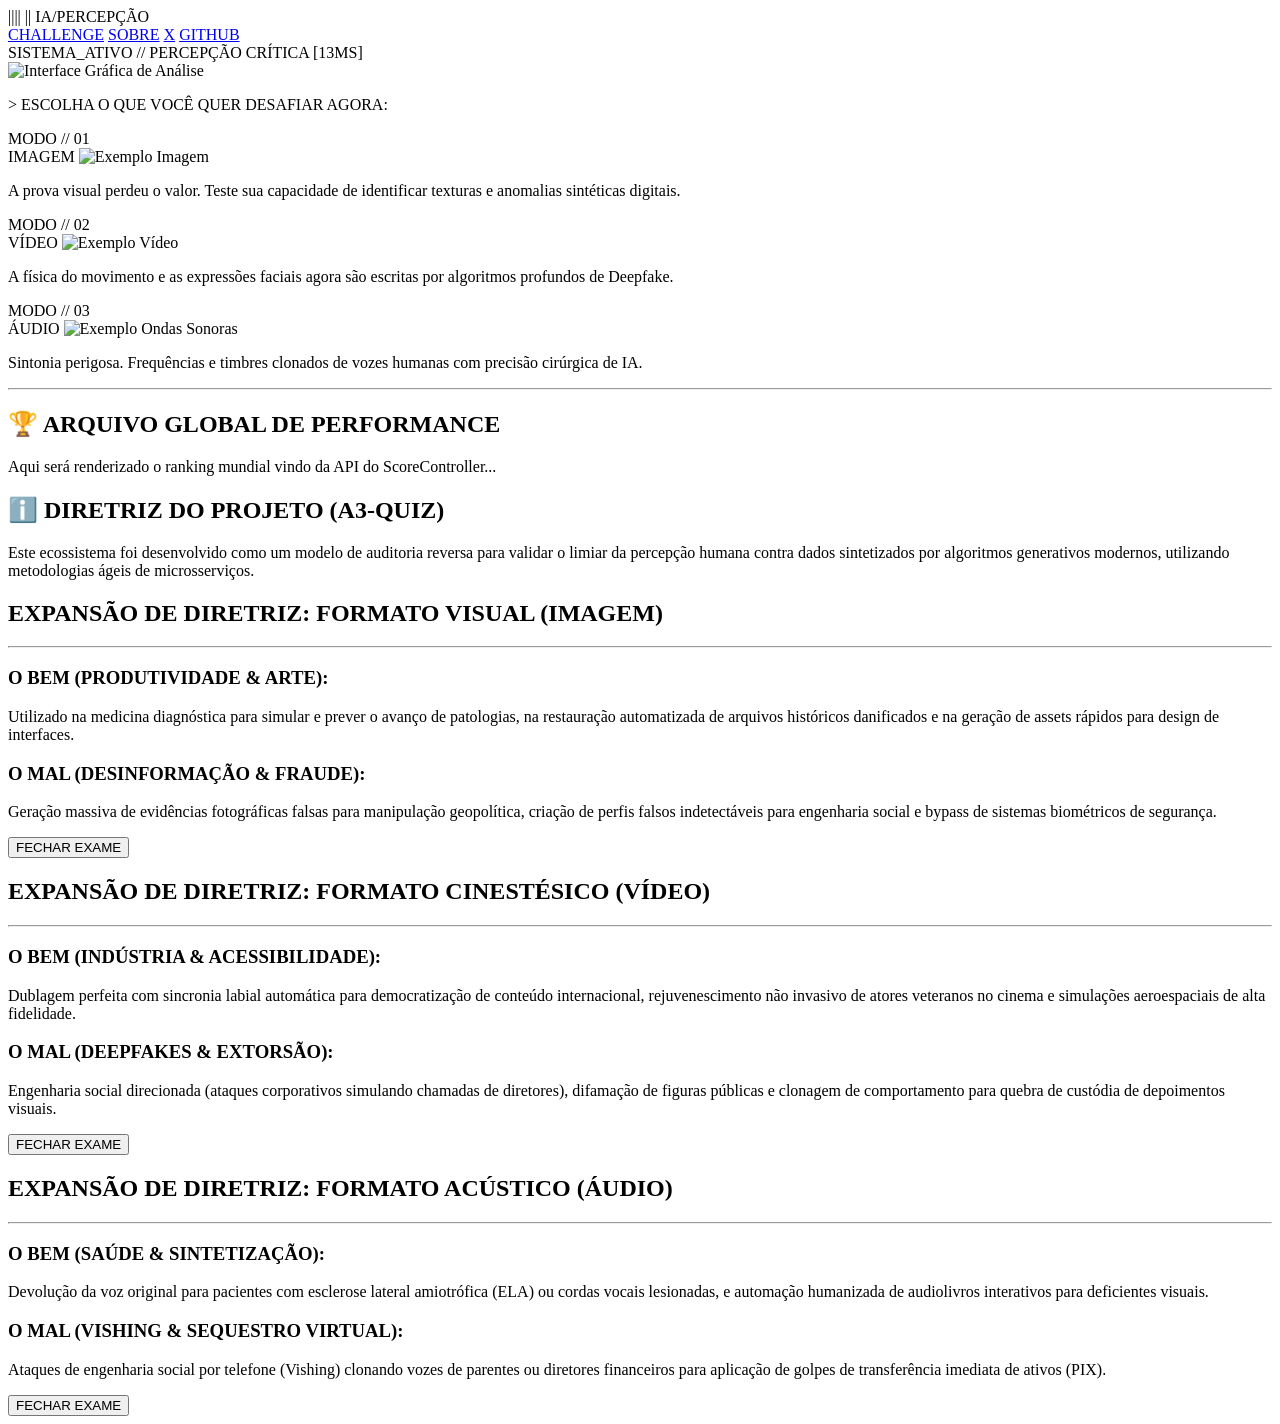
==== A3.QUIZ/src/main/resources/templates/index.html @ ac60c11e "wip: progresso temporário para mudar de máquina" ====
<!DOCTYPE html>
<html lang="pt-br">
<head>
    <meta charset="UTF-8">
    <meta name="viewport" content="width=device-width, initial-scale=1.0">
    <title>IA / PERCEPÇÃO - INTERFACE PRINCIPAL</title>
    <link rel="stylesheet" href="/css/estilos.css">
</head>
<body>

<header class="system-header">
    <div class="logo-area">
        <span class="logo-barcode">|||| ||</span>
        <span class="logo-text">IA/PERCEPÇÃO</span>
    </div>
    <nav class="nav-menu">
        <a href="#ranking-section" class="nav-link">CHALLENGE</a>
        <a href="#about-section" class="nav-link">SOBRE</a>
        <a href="https://x.com" target="_blank" class="nav-link">X</a>
        <a href="https://github.com/tzy-9790/A3-QUIZ.git" target="_blank" class="nav-link">GITHUB</a>
    </nav>
</header>

<main class="main-dashboard">

    <section class="gfx-chassis">
        <div class="gfx-overlay-text">SISTEMA_ATIVO // PERCEPÇÃO CRÍTICA [13MS]</div>
        <img src="https://i.imgur.com/vH9jZ9B.png" alt="Interface Gráfica de Análise" class="bg-character">
    </section>

    <section class="modes-grid">
        <p class="grid-instruction">> ESCOLHA O QUE VOCÊ QUER DESAFIAR AGORA:</p>

        <div class="category-card" onclick="expandCard(this, 'image-details')">
            <div class="card-header-tag">MODO // 01</div>
            <div class="card-preview">
                <span class="media-title">IMAGEM</span>
                <img src="https://i.imgur.com/LINK_DE_EXEMPLO_IMAGEM.jpg" alt="Exemplo Imagem" class="preview-media">
            </div>
            <p class="card-caption">A prova visual perdeu o valor. Teste sua capacidade de identificar texturas e anomalias sintéticas digitais.</p>
        </div>

        <div class="category-card" onclick="expandCard(this, 'video-details')">
            <div class="card-header-tag">MODO // 02</div>
            <div class="card-preview">
                <span class="media-title">VÍDEO</span>
                <img src="https://i.imgur.com/LINK_DE_EXEMPLO_VIDEO_THUMB.jpg" alt="Exemplo Vídeo" class="preview-media">
            </div>
            <p class="card-caption">A física do movimento e as expressões faciais agora são escritas por algoritmos profundos de Deepfake.</p>
        </div>

        <div class="category-card" onclick="expandCard(this, 'audio-details')">
            <div class="card-header-tag">MODO // 03</div>
            <div class="card-preview">
                <span class="media-title">ÁUDIO</span>
                <img src="https://i.imgur.com/LINK_DE_ONDAS_SONORAS.jpg" alt="Exemplo Ondas Sonoras" class="preview-media">
            </div>
            <p class="card-caption">Sintonia perigosa. Frequências e timbres clonados de vozes humanas com precisão cirúrgica de IA.</p>
        </div>
    </section>
</main>

<hr class="system-divider">

<section id="ranking-section" class="info-section">
    <h2>🏆 ARQUIVO GLOBAL DE PERFORMANCE</h2>
    <p>Aqui será renderizado o ranking mundial vindo da API do ScoreController...</p>
</section>

<section id="about-section" class="info-section">
    <h2>ℹ️ DIRETRIZ DO PROJETO (A3-QUIZ)</h2>
    <p>Este ecossistema foi desenvolvido como um modelo de auditoria reversa para validar o limiar da percepção humana contra dados sintetizados por algoritmos generativos modernos, utilizando metodologias ágeis de microsserviços.</p>
</section>


<div id="image-details" class="overlay-fullscreen hidden" onclick="closeCard(this)">
    <div class="details-content" onclick="event.stopPropagation()">
        <h2>EXPANSÃO DE DIRETRIZ: FORMATO VISUAL (IMAGEM)</h2>
        <hr>
        <h3>O BEM (PRODUTIVIDADE & ARTE):</h3>
        <p>Utilizado na medicina diagnóstica para simular e prever o avanço de patologias, na restauração automatizada de arquivos históricos danificados e na geração de assets rápidos para design de interfaces.</p>
        <h3>O MAL (DESINFORMAÇÃO & FRAUDE):</h3>
        <p>Geração massiva de evidências fotográficas falsas para manipulação geopolítica, criação de perfis falsos indetectáveis para engenharia social e bypass de sistemas biométricos de segurança.</p>
        <button class="btn-close" onclick="closeCard(this.parentNode.parentNode)">FECHAR EXAME</button>
    </div>
</div>

<div id="video-details" class="overlay-fullscreen hidden" onclick="closeCard(this)">
    <div class="details-content" onclick="event.stopPropagation()">
        <h2>EXPANSÃO DE DIRETRIZ: FORMATO CINESTÉSICO (VÍDEO)</h2>
        <hr>
        <h3>O BEM (INDÚSTRIA & ACESSIBILIDADE):</h3>
        <p>Dublagem perfeita com sincronia labial automática para democratização de conteúdo internacional, rejuvenescimento não invasivo de atores veteranos no cinema e simulações aeroespaciais de alta fidelidade.</p>
        <h3>O MAL (DEEPFAKES & EXTORSÃO):</h3>
        <p>Engenharia social direcionada (ataques corporativos simulando chamadas de diretores), difamação de figuras públicas e clonagem de comportamento para quebra de custódia de depoimentos visuais.</p>
        <button class="btn-close" onclick="closeCard(this.parentNode.parentNode)">FECHAR EXAME</button>
    </div>
</div>

<div id="audio-details" class="overlay-fullscreen hidden" onclick="closeCard(this)">
    <div class="details-content" onclick="event.stopPropagation()">
        <h2>EXPANSÃO DE DIRETRIZ: FORMATO ACÚSTICO (ÁUDIO)</h2>
        <hr>
        <h3>O BEM (SAÚDE & SINTETIZAÇÃO):</h3>
        <p>Devolução da voz original para pacientes com esclerose lateral amiotrófica (ELA) ou cordas vocais lesionadas, e automação humanizada de audiolivros interativos para deficientes visuais.</p>
        <h3>O MAL (VISHING & SEQUESTRO VIRTUAL):</h3>
        <p>Ataques de engenharia social por telefone (Vishing) clonando vozes de parentes ou diretores financeiros para aplicação de golpes de transferência imediata de ativos (PIX).</p>
        <button class="btn-close" onclick="closeCard(this.parentNode.parentNode)">FECHAR EXAME</button>
    </div>
</div>

<script>
    function expandCard(cardElement, targetId) {
        const overlay = document.getElementById(targetId);
        overlay.classList.remove('hidden');
        overlay.style.animation = 'fadeIn 0.3s forwards';
    }

    function closeCard(overlayElement) {
        overlayElement.classList.add('hidden');
    }
</script>
</body>
</html>
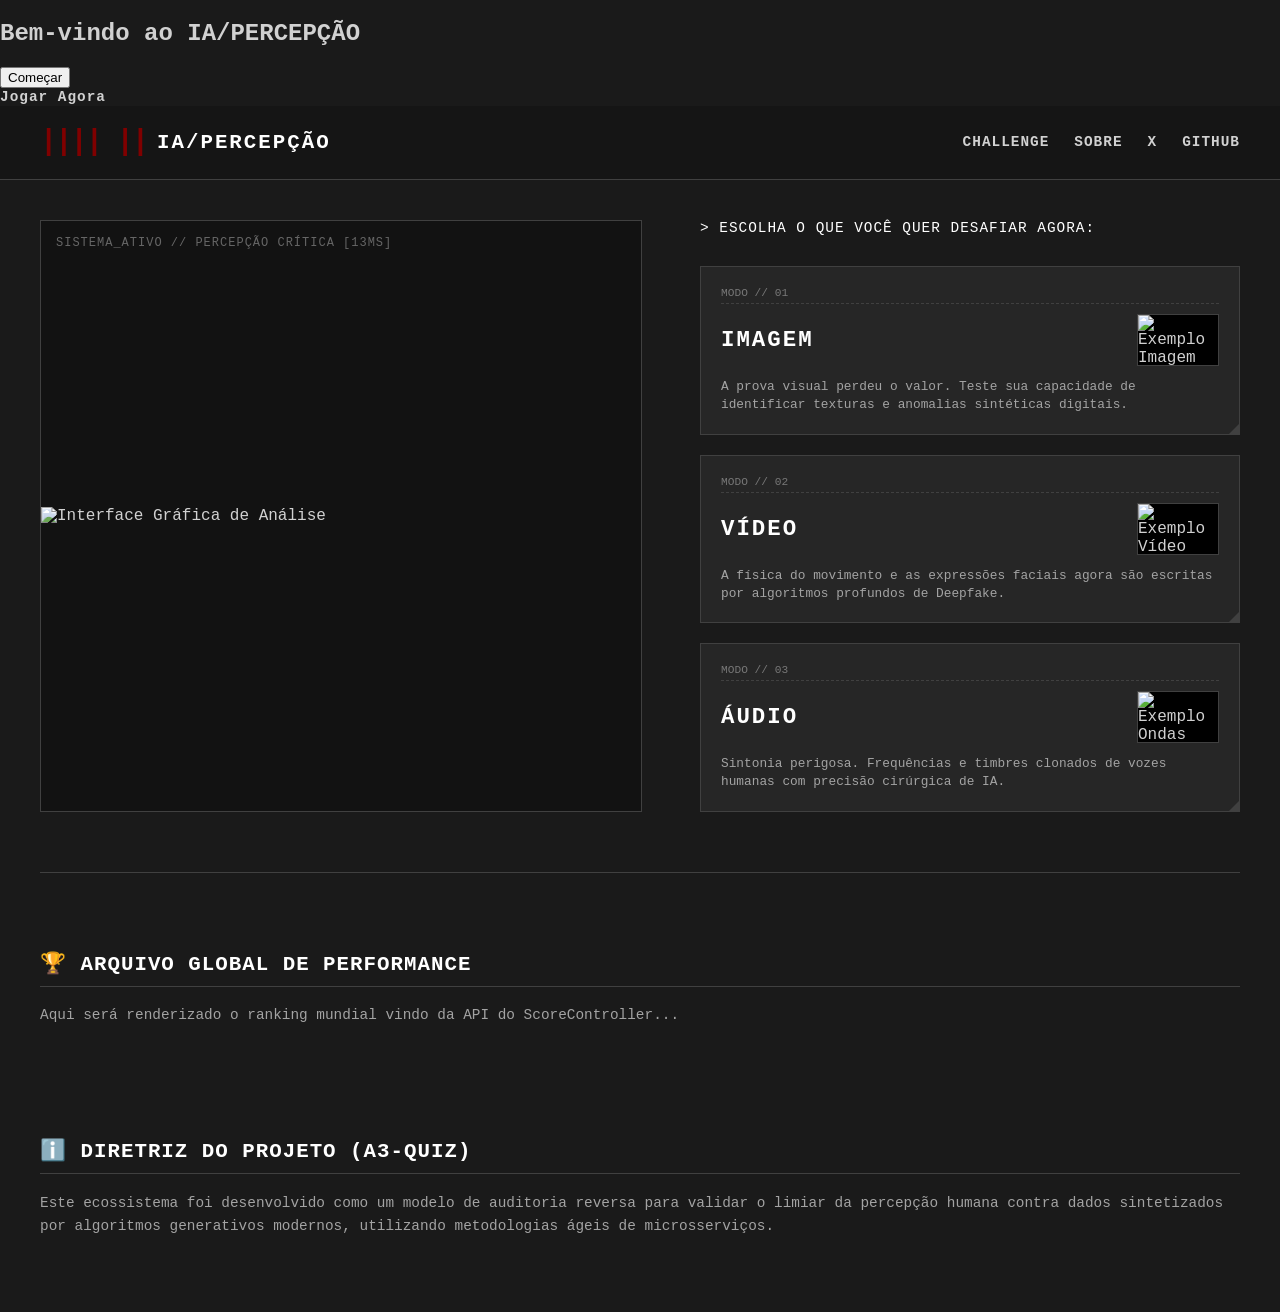
==== commit 89594e4d: "Commit teste para o usar o Render" ====
--- a/A3.QUIZ/src/main/resources/templates/index.html
+++ b/A3.QUIZ/src/main/resources/templates/index.html
@@ -1,12 +1,28 @@
-<!DOCTYPE html>
-<html lang="pt-br">
+<!DOCTYPE HTML>
+<html lang="pt-br" xmlns:th="http://www.thymeleaf.org">
 <head>
     <meta charset="UTF-8">
     <meta name="viewport" content="width=device-width, initial-scale=1.0">
     <title>IA / PERCEPÇÃO - INTERFACE PRINCIPAL</title>
-    <link rel="stylesheet" href="/css/estilos.css">
+    <link rel="stylesheet" href="../static/css/estilos.css">
 </head>
 <body>
+
+<section id="tela-home">
+    <h1>Bem-vindo ao IA/PERCEPÇÃO</h1>
+    <button onclick="mudarTela('tela-modos')">Começar</button>
+</section>
+
+<section id="tela-modos" style="display: none;">
+    <h2>Escolha o Modo de Jogo</h2>
+    <button onclick="mudarTela('tela-jogo')">Modo Imagem</button>
+</section>
+
+<section id="tela-jogo" style="display: none;">
+    <h2>O Quiz começou!</h2>
+</section>
+
+<a th:href="@{/modos}" class="nav-link">Jogar Agora</a>
 
 <header class="system-header">
     <div class="logo-area">
--- a/A3.QUIZ/src/main/resources/static/css/estilos.css
+++ b/A3.QUIZ/src/main/resources/static/css/estilos.css
@@ -0,0 +1,294 @@
+/* RESET DE LAYOUT E VARIÁVEIS DE ESTILO */
+:root {
+    --bg-primary: #1a1a1a;
+    --bg-secondary: #262626;
+    --bg-panel: #cbd5e1;
+    --text-primary: #d1d1d1;
+    --text-dark: #1a1a1a;
+    --brand-color: #800000;
+    --border-color: #404040;
+}
+
+body {
+    background-color: var(--bg-primary);
+    color: var(--text-primary);
+    margin: 0;
+    font-family: 'Courier New', Courier, monospace;
+    scroll-behavior: smooth;
+}
+
+/* HEADER DO SISTEMA */
+.system-header {
+    display: flex;
+    justify-content: space-between;
+    align-items: center;
+    padding: 20px 40px;
+    border-bottom: 1px solid var(--border-color);
+    background-color: #151515;
+}
+
+.logo-area {
+    display: flex;
+    align-items: center;
+    gap: 10px;
+}
+
+.logo-barcode {
+    font-size: 1.8em;
+    font-weight: bold;
+    letter-spacing: -2px;
+    color: var(--brand-color);
+}
+
+.logo-text {
+    font-size: 1.3em;
+    font-weight: bold;
+    letter-spacing: 2px;
+    color: #ffffff;
+}
+
+.nav-menu {
+    display: flex;
+    gap: 25px;
+}
+
+.nav-link {
+    color: var(--text-primary);
+    text-decoration: none;
+    font-size: 0.9em;
+    font-weight: bold;
+    letter-spacing: 1px;
+    transition: color 0.2s;
+}
+
+.nav-link:hover {
+    color: var(--brand-color);
+}
+
+/* MAIN DASHBOARD STRUCTURE (FLEXBOX DIVIDIDO) */
+.main-dashboard {
+    max-width: 1400px;
+    margin: 40px auto;
+    padding: 0 40px;
+    display: flex;
+    justify-content: space-between;
+    gap: 40px;
+}
+
+/* LADO ESQUERDO: CONTÊINER DA IMAGEM GFX */
+.gfx-chassis {
+    width: 50%;
+    position: relative;
+    display: flex;
+    flex-direction: column;
+    justify-content: center;
+    background-color: #121212;
+    border: 1px solid var(--border-color);
+    overflow: hidden;
+}
+
+.gfx-overlay-text {
+    position: absolute;
+    top: 15px;
+    left: 15px;
+    font-size: 0.75em;
+    color: #666;
+    z-index: 10;
+    letter-spacing: 1px;
+}
+
+.bg-character {
+    width: 100%;
+    height: auto;
+    max-height: 650px;
+    object-fit: contain;
+    filter: grayscale(30%);
+}
+
+/* LADO DIREITO: GRID VERTICAL DOS CARDS */
+.modes-grid {
+    width: 45%;
+    display: flex;
+    flex-direction: column;
+    gap: 20px;
+}
+
+.grid-instruction {
+    font-size: 0.9em;
+    letter-spacing: 1px;
+    margin: 0 0 10px 0;
+    color: #ffffff;
+}
+
+/* CARDS DE FORMATO DE JOGO */
+.category-card {
+    background-color: var(--bg-secondary);
+    border: 1px solid var(--border-color);
+    padding: 20px;
+    cursor: pointer;
+    position: relative;
+    transition: all 0.25s ease-in-out;
+}
+
+.category-card:hover {
+    border-color: var(--bg-panel);
+    background-color: #2e2e2e;
+    transform: translateX(-5px);
+}
+
+.card-header-tag {
+    font-size: 0.7em;
+    color: #777;
+    margin-bottom: 10px;
+    border-bottom: 1px dashed var(--border-color);
+    padding-bottom: 4px;
+    text-align: left;
+}
+
+.card-preview {
+    display: flex;
+    align-items: center;
+    justify-content: space-between;
+    margin-bottom: 12px;
+}
+
+.media-title {
+    font-size: 1.4em;
+    font-weight: bold;
+    letter-spacing: 2px;
+    color: #ffffff;
+}
+
+.preview-media {
+    width: 80px;
+    height: 50px;
+    object-fit: cover;
+    background: #000;
+    border: 1px solid var(--border-color);
+}
+
+.card-caption {
+    margin: 0;
+    font-size: 0.8em;
+    color: #a3a3a3;
+    line-height: 1.4;
+    text-align: left;
+}
+
+/* ELEMENTO DE CORTE ESTÉTICO NOS CANTOS DOS CARDS */
+.category-card::after {
+    content: '';
+    position: absolute;
+    bottom: 0;
+    right: 0;
+    width: 0;
+    height: 0;
+    border-style: solid;
+    border-width: 0 0 10px 10px;
+    border-color: transparent transparent var(--border-color) transparent;
+}
+
+/* SEÇÕES DE CONTEÚDO EXTRA */
+.system-divider {
+    border: 0;
+    border-top: 1px solid var(--border-color);
+    margin: 60px 40px 0 40px;
+}
+
+.info-section {
+    max-width: 1320px;
+    margin: 40px auto;
+    padding: 20px 40px;
+    text-align: left;
+}
+
+.info-section h2 {
+    font-size: 1.3em;
+    letter-spacing: 1px;
+    color: #ffffff;
+    border-bottom: 1px solid var(--border-color);
+    padding-bottom: 10px;
+}
+
+.info-section p {
+    font-size: 0.9em;
+    line-height: 1.6;
+    color: #a3a3a3;
+}
+
+/* OVERLAYS TELA CHEIA (EXPANSÃO) */
+.overlay-fullscreen {
+    position: fixed;
+    top: 0;
+    left: 0;
+    width: 100%;
+    height: 100%;
+    background-color: rgba(10, 10, 10, 0.96);
+    z-index: 3000;
+    display: flex;
+    justify-content: center;
+    align-items: center;
+}
+
+.details-content {
+    background-color: var(--bg-panel);
+    color: var(--text-dark);
+    padding: 40px;
+    width: 600px;
+    max-width: 90%;
+    border-radius: 2px;
+    box-shadow: 0 10px 30px rgba(0,0,0,0.7);
+    text-align: left;
+}
+
+.details-content h2 {
+    font-size: 1.2em;
+    margin-top: 0;
+    letter-spacing: 1px;
+}
+
+.details-content hr {
+    border: 0;
+    border-top: 1px solid var(--text-dark);
+    margin: 15px 0;
+}
+
+.details-content h3 {
+    font-size: 0.9em;
+    margin: 20px 0 5px 0;
+    letter-spacing: 1px;
+    color: var(--brand-color);
+}
+
+.details-content p {
+    font-size: 0.85em;
+    line-height: 1.5;
+    margin: 0 0 15px 0;
+}
+
+.btn-close {
+    background-color: var(--text-dark);
+    color: #ffffff;
+    border: none;
+    padding: 10px 20px;
+    font-family: 'Courier New', monospace;
+    font-weight: bold;
+    cursor: pointer;
+    margin-top: 20px;
+    width: 100%;
+    letter-spacing: 1px;
+}
+
+.btn-close:hover {
+    background-color: var(--brand-color);
+}
+
+/* UTILITÁRIOS */
+.hidden {
+    display: none !important;
+}
+
+@keyframes fadeIn {
+    from { opacity: 0; }
+    to { opacity: 1; }
+}
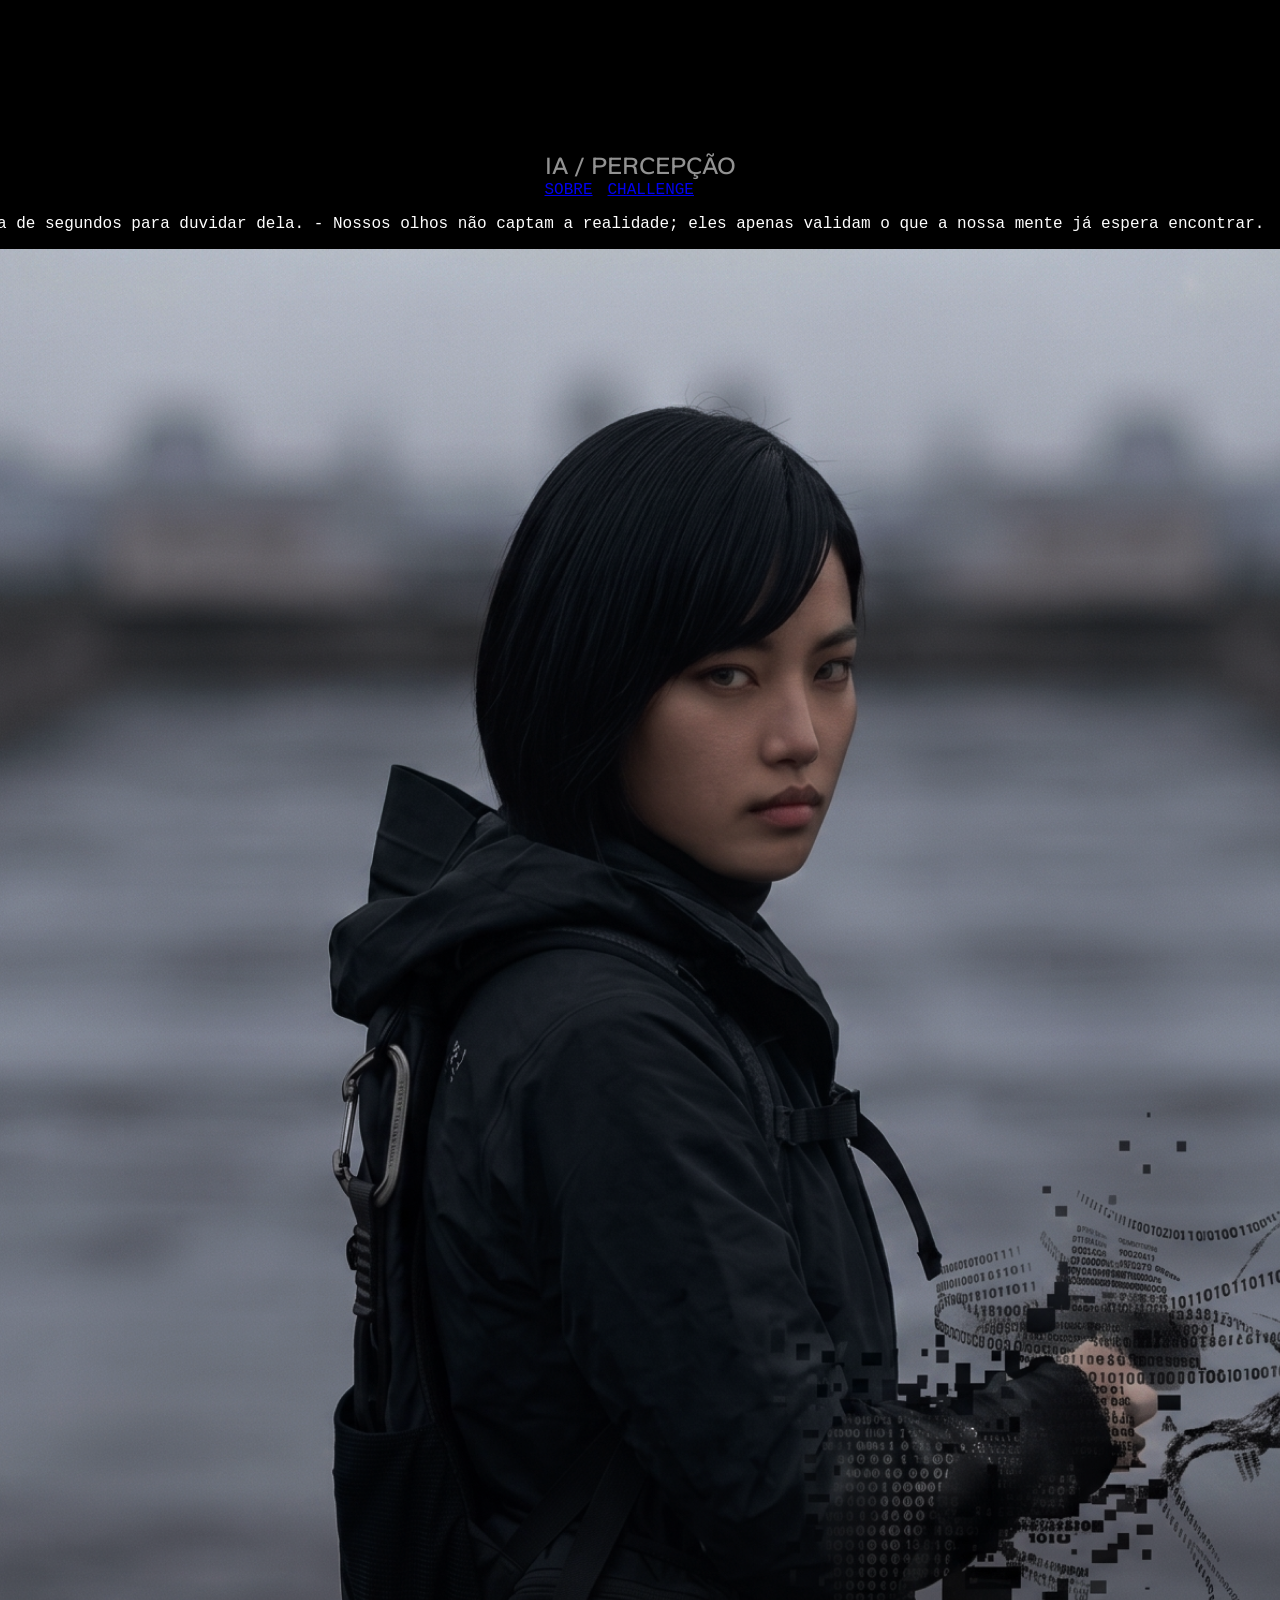
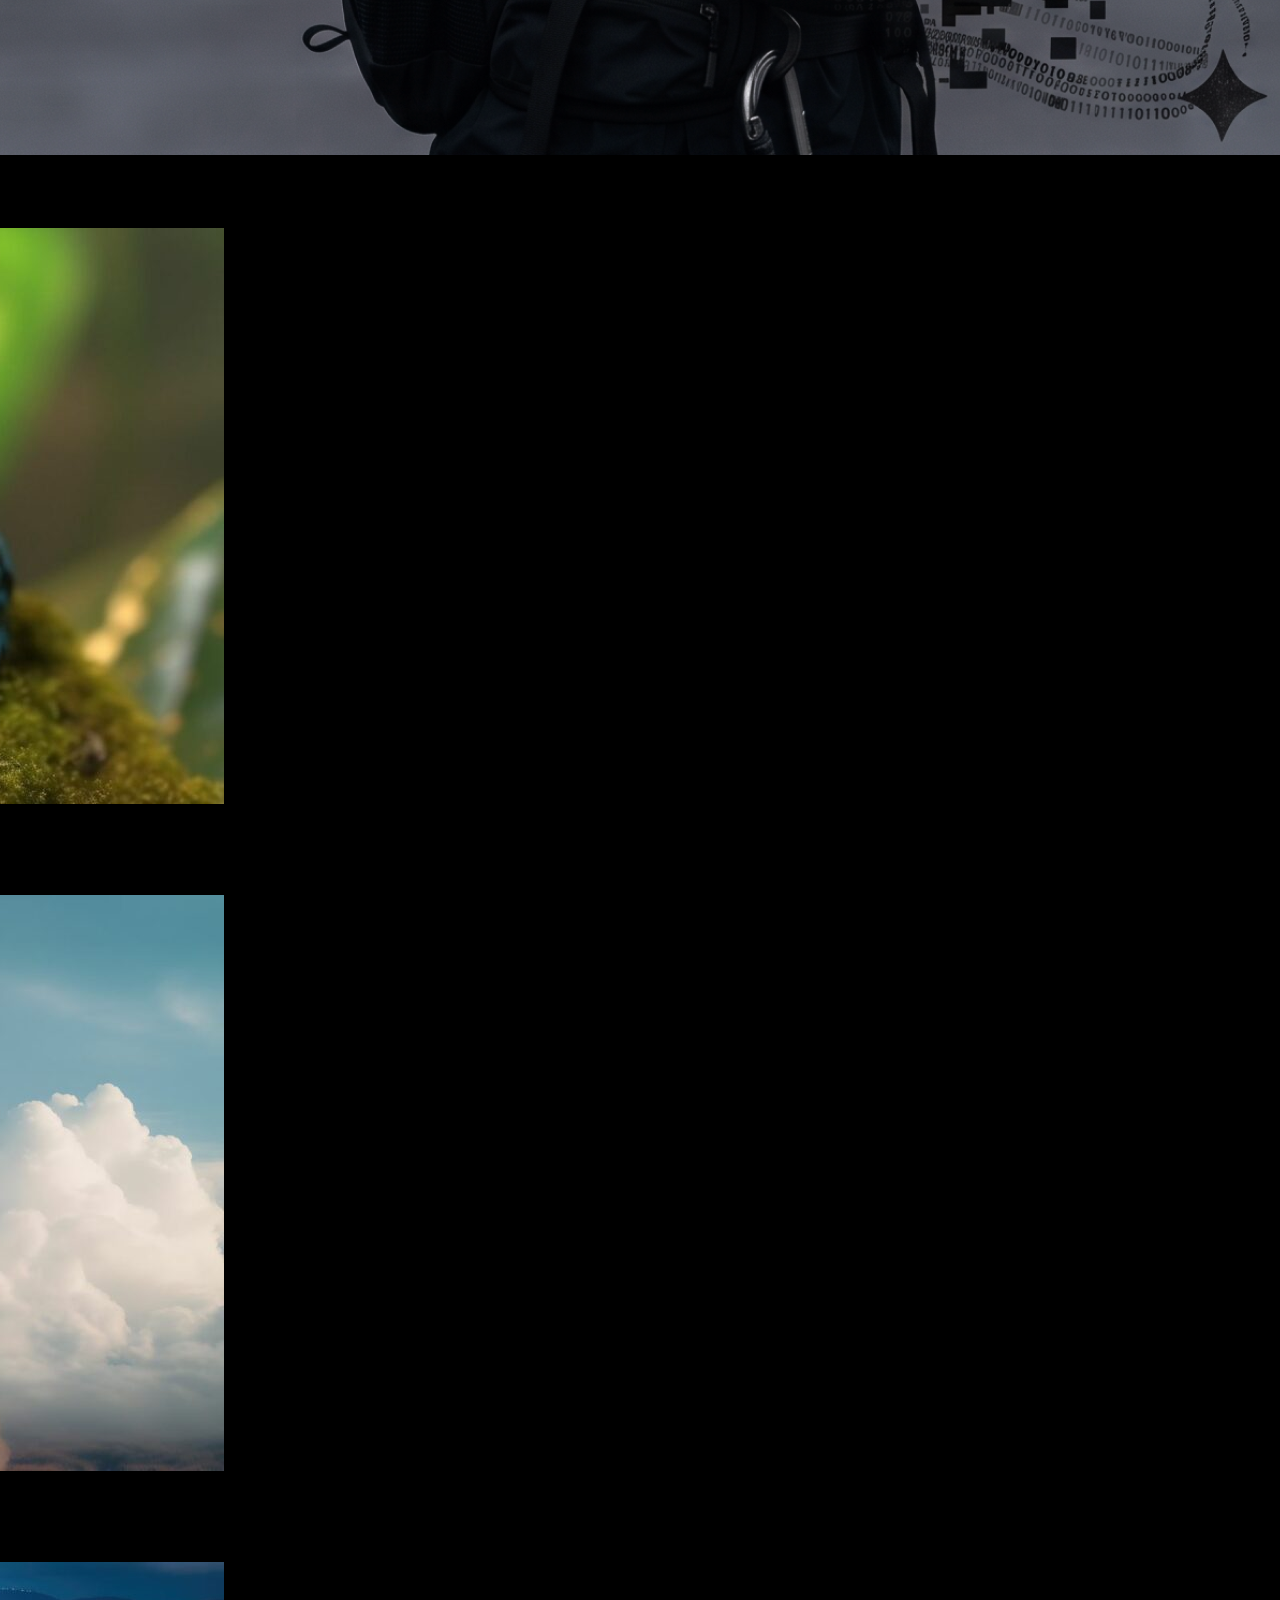
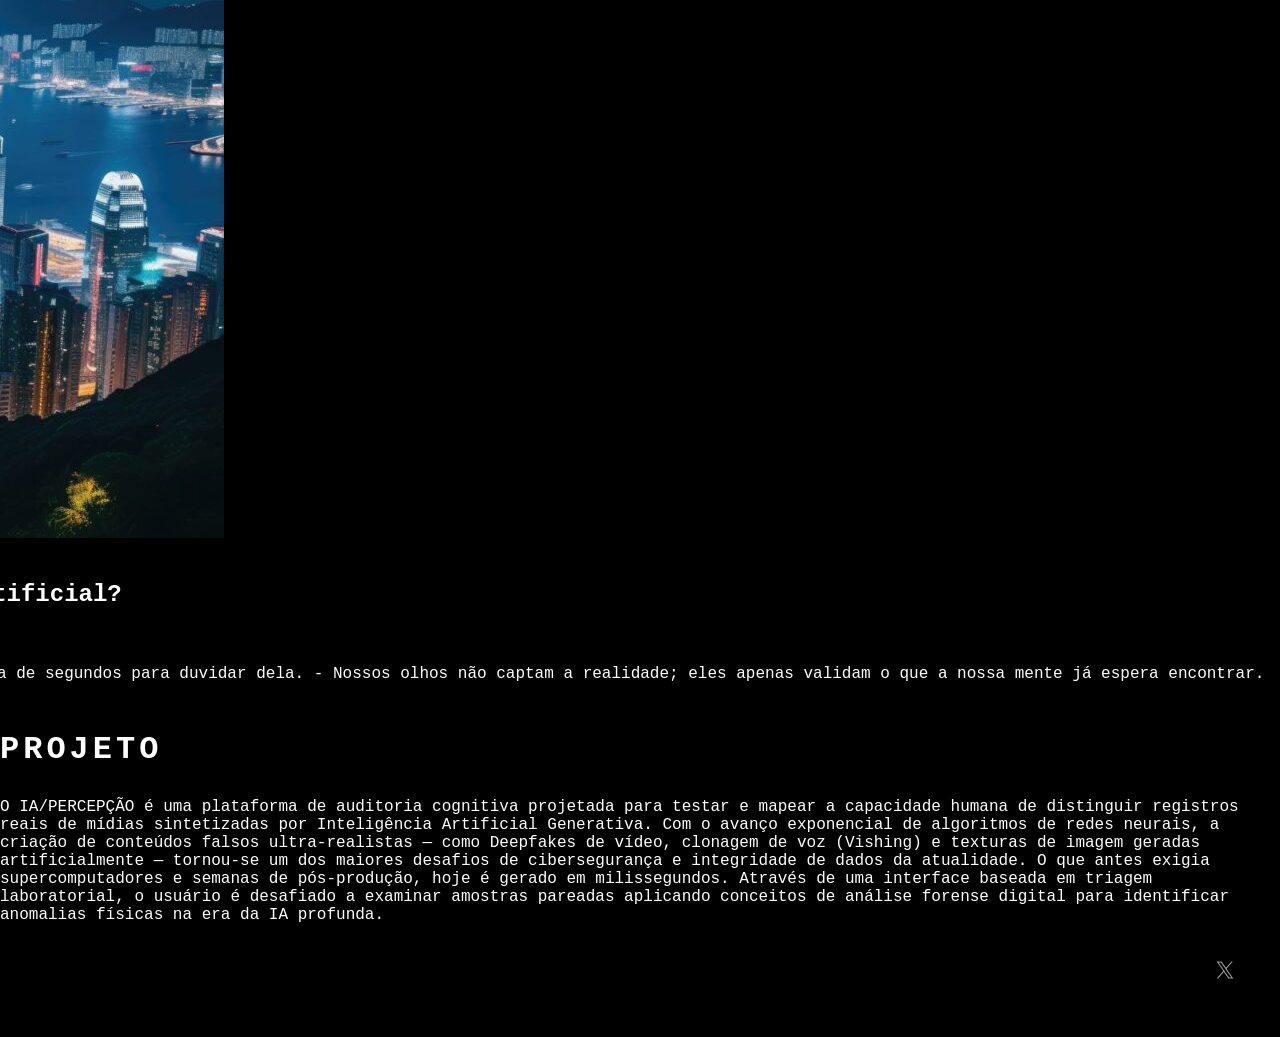
==== commit fbe72126: "Ajuste para o checkpoint3" ====
--- a/A3.QUIZ/src/main/resources/templates/index.html
+++ b/A3.QUIZ/src/main/resources/templates/index.html
@@ -1,140 +1,121 @@
-<!DOCTYPE HTML>
-<html lang="pt-br" xmlns:th="http://www.thymeleaf.org">
+<!DOCTYPE html>
+<html lang="pt-BR" xmlns:th="http://www.thymeleaf.org">
 <head>
-    <meta charset="UTF-8">
-    <meta name="viewport" content="width=device-width, initial-scale=1.0">
-    <title>IA / PERCEPÇÃO - INTERFACE PRINCIPAL</title>
-    <link rel="stylesheet" href="../static/css/estilos.css">
+    <meta charset="utf-8" />
+    <meta name="viewport" content="width=device-width, initial-scale=1.0" />
+    <title>IA / PERCEPÇÃO</title>
+    <link rel="stylesheet" th:href="@{/css/index.css}" href="../static/css/index.css">
 </head>
 <body>
 
-<section id="tela-home">
-    <h1>Bem-vindo ao IA/PERCEPÇÃO</h1>
-    <button onclick="mudarTela('tela-modos')">Começar</button>
-</section>
+<div class="page-container">
 
-<section id="tela-modos" style="display: none;">
-    <h2>Escolha o Modo de Jogo</h2>
-    <button onclick="mudarTela('tela-jogo')">Modo Imagem</button>
-</section>
+    <header class="top-nav-index">
+        <div class="logo">IA / PERCEPÇÃO</div>
+        <div class="nav-right-container">
+            <nav class="nav-buttons">
+                <a href="#projeto-section" class="nav-button">SOBRE</a>
+                <a th:href="@{/modos}" href="modos.html" class="nav-button">CHALLENGE</a>
+            </nav>
+            <div class="social-links">
+                <a href="https://github.com/tzy-9790/A3-QUIZ" target="_blank">
+                    <img class="social-icon" th:src="@{/imagens/github.png}" src="../static/imagens/github.png" alt="GitHub" />
+                </a>
+                <a href="#" target="_blank">
+                    <img class="social-icon" th:src="@{/imagens/tiktok.png}" src="../static/imagens/tiktok.png" alt="TikTok" />
+                </a>
+                <a href="#" target="_blank">
+                    <img class="social-icon" th:src="@{/imagens/x.png}" src="../static/imagens/x.png" alt="X" />
+                </a>
+            </div>
+        </div>
+    </header>
 
-<section id="tela-jogo" style="display: none;">
-    <h2>O Quiz começou!</h2>
-</section>
+    <div class="hero-viewport">
 
-<a th:href="@{/modos}" class="nav-link">Jogar Agora</a>
-
-<header class="system-header">
-    <div class="logo-area">
-        <span class="logo-barcode">|||| ||</span>
-        <span class="logo-text">IA/PERCEPÇÃO</span>
-    </div>
-    <nav class="nav-menu">
-        <a href="#ranking-section" class="nav-link">CHALLENGE</a>
-        <a href="#about-section" class="nav-link">SOBRE</a>
-        <a href="https://x.com" target="_blank" class="nav-link">X</a>
-        <a href="https://github.com/tzy-9790/A3-QUIZ.git" target="_blank" class="nav-link">GITHUB</a>
-    </nav>
-</header>
-
-<main class="main-dashboard">
-
-    <section class="gfx-chassis">
-        <div class="gfx-overlay-text">SISTEMA_ATIVO // PERCEPÇÃO CRÍTICA [13MS]</div>
-        <img src="https://i.imgur.com/vH9jZ9B.png" alt="Interface Gráfica de Análise" class="bg-character">
-    </section>
-
-    <section class="modes-grid">
-        <p class="grid-instruction">> ESCOLHA O QUE VOCÊ QUER DESAFIAR AGORA:</p>
-
-        <div class="category-card" onclick="expandCard(this, 'image-details')">
-            <div class="card-header-tag">MODO // 01</div>
-            <div class="card-preview">
-                <span class="media-title">IMAGEM</span>
-                <img src="https://i.imgur.com/LINK_DE_EXEMPLO_IMAGEM.jpg" alt="Exemplo Imagem" class="preview-media">
-            </div>
-            <p class="card-caption">A prova visual perdeu o valor. Teste sua capacidade de identificar texturas e anomalias sintéticas digitais.</p>
+        <div class="info-marquee marquee-top">
+            <p class="marquee-text">
+                O cérebro humano leva apenas 13 milissegundos para processar uma imagem, mas precisa de segundos para duvidar dela. - Nossos olhos não captam a realidade; eles apenas validam o que a nossa mente já espera encontrar.
+            </p>
         </div>
 
-        <div class="category-card" onclick="expandCard(this, 'video-details')">
-            <div class="card-header-tag">MODO // 02</div>
-            <div class="card-preview">
-                <span class="media-title">VÍDEO</span>
-                <img src="https://i.imgur.com/LINK_DE_EXEMPLO_VIDEO_THUMB.jpg" alt="Exemplo Vídeo" class="preview-media">
+        <img class="wallpaper-top" th:src="@{/imagens/geminiwallpaper.png}" src="../static/imagens/geminiwallpaper.png" alt="Wallpaper Base" />
+
+        <div class="hud-overlay">
+
+            <div class="efeitoss-quadros">
+
+                <div class="QUADRO-IMAGEM" onclick="window.location.href='/jogo/imagem'">
+                    <div class="quadrio">
+                        <img class="line" th:src="@{/imagens/line-7.svg}" src="../static/imagens/line-7.svg" alt="line" />
+                        <img class="img" th:src="@{/imagens/line-8-2.svg}" src="../static/imagens/line-8-2.svg" alt="indicator" />
+                        <img class="line-2" th:src="@{/imagens/image.svg}" src="../static/imagens/image.svg" alt="line" />
+                        <img class="line-3" th:src="@{/imagens/line-6-2.svg}" src="../static/imagens/line-6-2.svg" alt="line" />
+                        <p class="text-wrapper">A prova visual perdeu o valor. Nem tudo o que se vê existe.</p>
+                    </div>
+                    <div class="quadro">
+                        <img class="gif" th:src="@{/imagens/quiz/imagem1-ia.jpg}" src="../static/imagens/quiz/imagem1-ia.jpg" alt="Preview Imagem" />
+                        <div class="div">IMAGEM</div>
+                    </div>
+                </div>
+
+                <div class="QUADRO-VIDEO" onclick="window.location.href='/jogo/video'">
+                    <div class="quadrio-2">
+                        <img class="line" th:src="@{/imagens/line-7-2.svg}" src="../static/imagens/line-7-2.svg" alt="line" />
+                        <img class="img" th:src="@{/imagens/line-8.svg}" src="../static/imagens/line-8.svg" alt="indicator" />
+                        <img class="line-2" th:src="@{/imagens/line-9-2.svg}" src="../static/imagens/line-9-2.svg" alt="line" />
+                        <img class="line-3" th:src="@{/imagens/line-6-3.svg}" src="../static/imagens/line-6-3.svg" alt="line" />
+                        <p class="p">A física e as ações agora são escritas por algoritmos.</p>
+                    </div>
+                    <div class="quadro-2">
+                        <img class="gif-2" th:src="@{/imagens/quiz/imagem2-ia.jpg}" src="../static/imagens/quiz/imagem2-ia.jpg" alt="Preview Vídeo" />
+                        <div class="text-wrapper-2">VÍDEO</div>
+                    </div>
+                </div>
+
+                <div class="QUADRO-AUDIO" onclick="window.location.href='/jogo/audio'">
+                    <div class="quadrio-3">
+                        <img class="line" th:src="@{/imagens/line-7-3.svg}" src="../static/imagens/line-7-3.svg" alt="line" />
+                        <img class="img" th:src="@{/imagens/line-8-3.svg}" src="../static/imagens/line-8-3.svg" alt="indicator" />
+                        <img class="line-2" th:src="@{/imagens/line-9.svg}" src="../static/imagens/line-9.svg" alt="line" />
+                        <img class="line-3" th:src="@{/imagens/line-6.svg}" src="../static/imagens/line-6.svg" alt="line" />
+                        <p class="text-wrapper-3">Sintonia perigosa. O som agora pode ser perfeitamente simulado.</p>
+                    </div>
+                    <div class="quadro-3">
+                        <img class="gif-3" th:src="@{/imagens/quiz/imagem3-ia.jpg}" src="../static/imagens/quiz/imagem3-ia.jpg" alt="Preview Áudio" />
+                        <div class="text-wrapper-4">ÁUDIO</div>
+                    </div>
+                </div>
+
             </div>
-            <p class="card-caption">A física do movimento e as expressões faciais agora são escritas por algoritmos profundos de Deepfake.</p>
+
+            <section class="cta-block">
+                <h2 class="cta-text">Você consegue distinguir a Realidade da Inteligência Artificial?</h2>
+
+                <a th:href="@{/modos}" href="modos.html" class="cta-button-link">
+                    <button class="BOTO" type="button" aria-label="Jogar">JOGAR</button>
+                </a>
+            </section>
         </div>
 
-        <div class="category-card" onclick="expandCard(this, 'audio-details')">
-            <div class="card-header-tag">MODO // 03</div>
-            <div class="card-preview">
-                <span class="media-title">ÁUDIO</span>
-                <img src="https://i.imgur.com/LINK_DE_ONDAS_SONORAS.jpg" alt="Exemplo Ondas Sonoras" class="preview-media">
-            </div>
-            <p class="card-caption">Sintonia perigosa. Frequências e timbres clonados de vozes humanas com precisão cirúrgica de IA.</p>
+        <div class="info-marquee marquee-bottom">
+            <p class="marquee-text">
+                O cérebro humano leva apenas 13 milissegundos para processar uma imagem, mas precisa de segundos para duvidar dela. - Nossos olhos não captam a realidade; eles apenas validam o que a nossa mente já espera encontrar.
+            </p>
         </div>
-    </section>
-</main>
 
-<hr class="system-divider">
+    </div>
 
-<section id="ranking-section" class="info-section">
-    <h2>🏆 ARQUIVO GLOBAL DE PERFORMANCE</h2>
-    <p>Aqui será renderizado o ranking mundial vindo da API do ScoreController...</p>
-</section>
+    <div class="scroll-content-zone">
+        <article id="projeto-section" class="projeto-block">
+            <h3 class="projeto-title">PROJETO</h3>
+            <p class="projeto-desc">
+                O IA/PERCEPÇÃO é uma plataforma de auditoria cognitiva projetada para testar e mapear a capacidade humana de distinguir registros reais de mídias sintetizadas por Inteligência Artificial Generativa. Com o avanço exponencial de algoritmos de redes neurais, a criação de conteúdos falsos ultra-realistas — como Deepfakes de vídeo, clonagem de voz (Vishing) e texturas de imagem geradas artificialmente — tornou-se um dos maiores desafios de cibersegurança e integridade de dados da atualidade. O que antes exigia supercomputadores e semanas de pós-produção, hoje é gerado em milissegundos. Através de uma interface baseada em triagem laboratorial, o usuário é desafiado a examinar amostras pareadas aplicando conceitos de análise forense digital para identificar anomalias físicas na era da IA profunda.
+            </p>
+        </article>
+    </div>
 
-<section id="about-section" class="info-section">
-    <h2>ℹ️ DIRETRIZ DO PROJETO (A3-QUIZ)</h2>
-    <p>Este ecossistema foi desenvolvido como um modelo de auditoria reversa para validar o limiar da percepção humana contra dados sintetizados por algoritmos generativos modernos, utilizando metodologias ágeis de microsserviços.</p>
-</section>
-
-
-<div id="image-details" class="overlay-fullscreen hidden" onclick="closeCard(this)">
-    <div class="details-content" onclick="event.stopPropagation()">
-        <h2>EXPANSÃO DE DIRETRIZ: FORMATO VISUAL (IMAGEM)</h2>
-        <hr>
-        <h3>O BEM (PRODUTIVIDADE & ARTE):</h3>
-        <p>Utilizado na medicina diagnóstica para simular e prever o avanço de patologias, na restauração automatizada de arquivos históricos danificados e na geração de assets rápidos para design de interfaces.</p>
-        <h3>O MAL (DESINFORMAÇÃO & FRAUDE):</h3>
-        <p>Geração massiva de evidências fotográficas falsas para manipulação geopolítica, criação de perfis falsos indetectáveis para engenharia social e bypass de sistemas biométricos de segurança.</p>
-        <button class="btn-close" onclick="closeCard(this.parentNode.parentNode)">FECHAR EXAME</button>
-    </div>
 </div>
 
-<div id="video-details" class="overlay-fullscreen hidden" onclick="closeCard(this)">
-    <div class="details-content" onclick="event.stopPropagation()">
-        <h2>EXPANSÃO DE DIRETRIZ: FORMATO CINESTÉSICO (VÍDEO)</h2>
-        <hr>
-        <h3>O BEM (INDÚSTRIA & ACESSIBILIDADE):</h3>
-        <p>Dublagem perfeita com sincronia labial automática para democratização de conteúdo internacional, rejuvenescimento não invasivo de atores veteranos no cinema e simulações aeroespaciais de alta fidelidade.</p>
-        <h3>O MAL (DEEPFAKES & EXTORSÃO):</h3>
-        <p>Engenharia social direcionada (ataques corporativos simulando chamadas de diretores), difamação de figuras públicas e clonagem de comportamento para quebra de custódia de depoimentos visuais.</p>
-        <button class="btn-close" onclick="closeCard(this.parentNode.parentNode)">FECHAR EXAME</button>
-    </div>
-</div>
-
-<div id="audio-details" class="overlay-fullscreen hidden" onclick="closeCard(this)">
-    <div class="details-content" onclick="event.stopPropagation()">
-        <h2>EXPANSÃO DE DIRETRIZ: FORMATO ACÚSTICO (ÁUDIO)</h2>
-        <hr>
-        <h3>O BEM (SAÚDE & SINTETIZAÇÃO):</h3>
-        <p>Devolução da voz original para pacientes com esclerose lateral amiotrófica (ELA) ou cordas vocais lesionadas, e automação humanizada de audiolivros interativos para deficientes visuais.</p>
-        <h3>O MAL (VISHING & SEQUESTRO VIRTUAL):</h3>
-        <p>Ataques de engenharia social por telefone (Vishing) clonando vozes de parentes ou diretores financeiros para aplicação de golpes de transferência imediata de ativos (PIX).</p>
-        <button class="btn-close" onclick="closeCard(this.parentNode.parentNode)">FECHAR EXAME</button>
-    </div>
-</div>
-
-<script>
-    function expandCard(cardElement, targetId) {
-        const overlay = document.getElementById(targetId);
-        overlay.classList.remove('hidden');
-        overlay.style.animation = 'fadeIn 0.3s forwards';
-    }
-
-    function closeCard(overlayElement) {
-        overlayElement.classList.add('hidden');
-    }
-</script>
 </body>
 </html>
--- a/A3.QUIZ/src/main/resources/static/css/index.css
+++ b/A3.QUIZ/src/main/resources/static/css/index.css
@@ -0,0 +1,292 @@
+/* --- Estilos da Página Inicial (index.html) --- */
+@import url('https://fonts.googleapis.com/css2?family=Nanum+Gothic+Coding:wght@400;700&family=Alan+Sans:wght@300;400&display=swap');
+
+body {
+    margin: 0;
+    padding: 0;
+    background-color: #000;
+    color: #fff;
+    font-family: 'NanumGothicCoding', monospace;
+    overflow-x: hidden;
+}
+
+/* --- Container Principal --- */
+.page-container {
+    width: 100%;
+    min-height: 100vh;
+    display: flex;
+    flex-direction: column;
+    align-items: center;
+    position: relative;
+    padding-top: 150px; /* Espaço para o header fixo */
+    padding-bottom: 80px;
+}
+
+/* Imagens de fundo animadas/decorativas */
+.bg-image {
+    position: absolute;
+    z-index: -1;
+    opacity: 0.4;
+    max-width: 100%;
+}
+.bg-image-1 { top: 10%; right: -10%; }
+.bg-image-2 { bottom: 10%; left: -10%; }
+
+
+/* --- Cabeçalho e Navegação (Estilo unificado) --- */
+.header {
+    position: absolute;
+    top: 0;
+    left: 0;
+    width: 100%;
+    z-index: 100;
+}
+
+.top-nav {
+    display: flex;
+    justify-content: space-between;
+    align-items: center;
+    padding: 20px 40px;
+    border-bottom: 1px solid rgba(255, 255, 255, 0.1);
+}
+
+.logo {
+    font-family: 'Alan Sans', sans-serif;
+    font-size: 24px;
+    color: #929292;
+}
+
+.nav-buttons {
+    display: flex;
+    gap: 15px;
+}
+
+.nav-btn {
+    background: transparent;
+    border: 1px solid #fff;
+    border-radius: 50px;
+    color: #fff;
+    padding: 8px 24px;
+    font-family: 'Alan Sans', sans-serif;
+    font-size: 14px;
+    cursor: pointer;
+    transition: all 0.3s ease;
+    text-decoration: none;
+}
+
+.nav-btn:hover {
+    background: #fff;
+    color: #000;
+}
+
+/* --- Banner de Citação --- */
+.quote-banner {
+    background-color: rgba(94, 11, 11, 0.33);
+    border-top: 1px solid #9e0505;
+    border-bottom: 1px solid #9e0505;
+    padding: 12px 20px;
+    text-align: center;
+}
+
+.quote-text {
+    color: #818181;
+    font-size: 13px;
+    margin: 0;
+    max-width: 1200px;
+    margin: 0 auto;
+}
+
+/* --- Conteúdo Principal --- */
+.main-content {
+    display: flex;
+    flex-direction: column;
+    align-items: center;
+    width: 100%;
+    max-width: 1200px;
+    padding: 0 20px;
+    box-sizing: border-box;
+    gap: 60px; /* Espaçamento entre as seções */
+}
+
+/* --- Seção de Quadros (Cards) --- */
+.quadros-section {
+    display: flex;
+    justify-content: center;
+    gap: 30px;
+    width: 100%;
+    flex-wrap: wrap; /* Importante para responsividade */
+}
+
+.card {
+    background: rgba(17, 17, 17, 0.8);
+    border: 1px solid rgba(83, 26, 26, 0.38);
+    border-radius: 20px;
+    padding: 30px 20px;
+    width: 100%;
+    max-width: 320px;
+    display: flex;
+    flex-direction: column;
+    align-items: center;
+    text-align: center;
+    box-shadow: 0 10px 30px rgba(0,0,0,0.5);
+    transition: transform 0.3s ease;
+}
+
+.card:hover {
+    transform: translateY(-10px);
+}
+
+.card-icon {
+    width: 80px;
+    height: 80px;
+    margin-bottom: 20px;
+    opacity: 0.8;
+}
+
+.card-title {
+    font-size: 24px;
+    font-weight: bold;
+    margin-bottom: 15px;
+    letter-spacing: 2px;
+}
+
+.card-desc {
+    color: #aaa;
+    font-size: 14px;
+    line-height: 1.5;
+}
+
+/* --- Seção Sobre o Projeto --- */
+.projeto-section {
+    max-width: 800px;
+    text-align: center;
+    background: rgba(0,0,0,0.6);
+    padding: 40px;
+    border-radius: 15px;
+    border: 1px solid #333;
+}
+
+.projeto-title {
+    font-size: 32px;
+    color: #fff;
+    margin-bottom: 30px;
+    letter-spacing: 4px;
+}
+
+.projeto-text {
+    font-family: 'Alan Sans', sans-serif;
+    font-size: 16px;
+    line-height: 1.8;
+    color: #ccc;
+    text-align: justify;
+}
+
+/* --- Chamada para Ação (Jogar) --- */
+.cta-section {
+    display: flex;
+    flex-direction: column;
+    align-items: center;
+    gap: 20px;
+    margin-top: 20px;
+}
+
+.question-text {
+    font-size: 18px;
+    color: #ddd;
+    text-align: center;
+}
+
+.btn-jogar {
+    background: transparent;
+    border: 2px solid #9e0505;
+    color: #fff;
+    padding: 15px 60px;
+    font-size: 24px;
+    font-family: 'NanumGothicCoding', monospace;
+    font-weight: bold;
+    border-radius: 8px;
+    cursor: pointer;
+    transition: all 0.3s ease;
+    text-decoration: none;
+    box-shadow: 0 0 15px rgba(158, 5, 5, 0.4);
+}
+
+.btn-jogar:hover {
+    background: #9e0505;
+    box-shadow: 0 0 30px rgba(158, 5, 5, 0.8);
+    transform: scale(1.05);
+}
+
+/* --- Redes Sociais --- */
+.social-links {
+    position: absolute;
+    bottom: 30px;
+    right: 40px;
+    display: flex;
+    gap: 15px;
+}
+
+.social-icon {
+    width: 30px;
+    height: 30px;
+    opacity: 0.6;
+    transition: opacity 0.3s;
+}
+
+.social-icon:hover {
+    opacity: 1;
+}
+
+/* --- MEDIA QUERIES (RESPONSIVIDADE) --- */
+
+@media (max-width: 900px) {
+    .quadros-section {
+        flex-direction: column;
+        align-items: center;
+    }
+
+    .card {
+        max-width: 90%;
+    }
+}
+
+@media (max-width: 600px) {
+    .top-nav {
+        flex-direction: column;
+        gap: 15px;
+        padding: 15px;
+    }
+
+    .nav-buttons {
+        width: 100%;
+        justify-content: center;
+    }
+
+    .page-container {
+        padding-top: 180px; /* Ajusta espaço por causa do header empilhado */
+    }
+
+    .projeto-section {
+        padding: 20px;
+    }
+
+    .projeto-title {
+        font-size: 24px;
+    }
+
+    .projeto-text {
+        font-size: 14px;
+        text-align: left;
+    }
+
+    .btn-jogar {
+        font-size: 18px;
+        padding: 12px 40px;
+    }
+
+    .social-links {
+        position: static; /* Move para o fluxo normal no fim da página */
+        margin-top: 40px;
+        justify-content: center;
+    }
+}
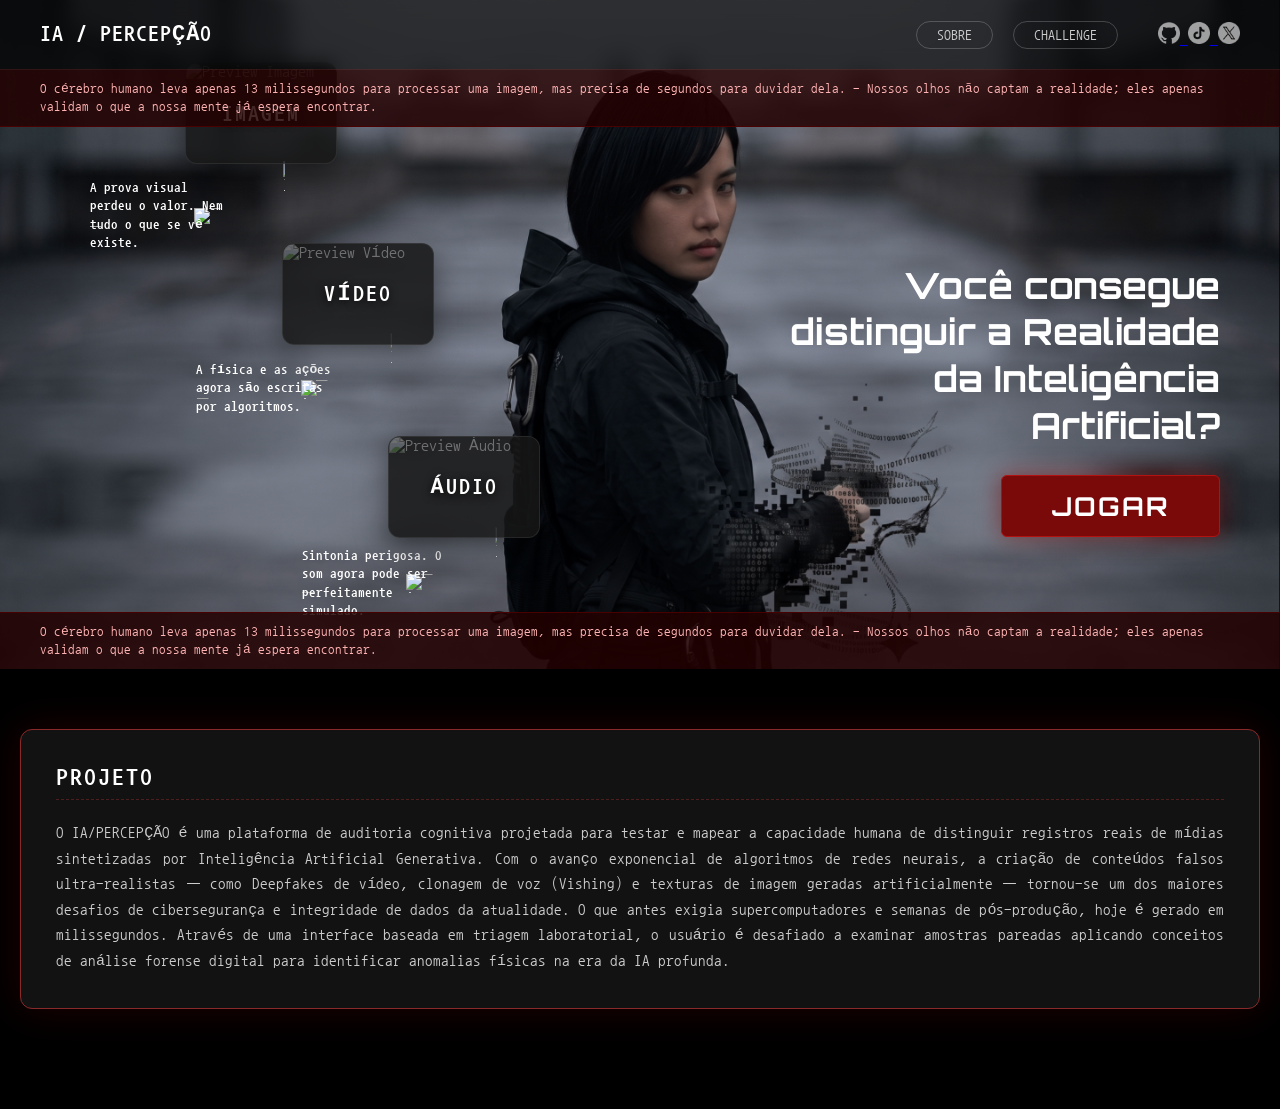
==== commit 6414777a: "novas  atualizações" ====
--- a/A3.QUIZ/src/main/resources/templates/index.html
+++ b/A3.QUIZ/src/main/resources/templates/index.html
@@ -92,11 +92,35 @@
             <section class="cta-block">
                 <h2 class="cta-text">Você consegue distinguir a Realidade da Inteligência Artificial?</h2>
 
-                <a th:href="@{/modos}" href="modos.html" class="cta-button-link">
-                    <button class="BOTO" type="button" aria-label="Jogar">JOGAR</button>
-                </a>
+                <button class="BOTO" onclick="abrirModalLogin()">JOGAR</button>
             </section>
         </div>
+
+        <div id="login-modal-overlay" class="modal-overlay esconder">
+    
+    <div id="modal-username" class="login-box">
+        <button class="fechar-btn" onclick="fecharModalLogin()">×</button>
+        <h2 class="login-title">welcome to QUIZ</h2>
+        <p class="login-subtitle">Coloque um username para entrar ou deixe em branco para receber um user aleatório</p>
+        
+        <input type="text" id="input-username" class="login-input" placeholder="coloque username aqui">
+        
+        <button class="btn-jogar-modal" onclick="verificarUsername()">JOGAR</button>
+        
+        <p class="login-terms">by joining, you accept the <span>terms of use, privacy policy and rules</span></p>
+    </div>
+
+    <div id="modal-password" class="login-box esconder">
+        <button class="fechar-btn" onclick="fecharModalLogin()">×</button>
+        <h2 class="login-title">autenticação</h2>
+        <p class="login-subtitle">Insira a senha do agente <strong id="display-agent-name" style="color: #fff;"></strong></p>
+        
+        <input type="password" id="input-password" class="login-input" placeholder="coloque a senha aqui">
+        
+        <button class="btn-jogar-modal" onclick="fazerLogin()">ENTRAR</button>
+    </div>
+
+</div>
 
         <div class="info-marquee marquee-bottom">
             <p class="marquee-text">
@@ -117,5 +141,7 @@
 
 </div>
 
+    <script th:src="@{/js/scripts.js}" src="/js/scripts.js"></script>
+
 </body>
 </html>
--- a/A3.QUIZ/src/main/resources/static/css/index.css
+++ b/A3.QUIZ/src/main/resources/static/css/index.css
@@ -1,292 +1,477 @@
-/* --- Estilos da Página Inicial (index.html) --- */
-@import url('https://fonts.googleapis.com/css2?family=Nanum+Gothic+Coding:wght@400;700&family=Alan+Sans:wght@300;400&display=swap');
-
-body {
+@import url('https://fonts.googleapis.com/css2?family=Nanum+Gothic+Coding:wght@400;700&family=Orbitron:wght@400;700&display=swap');
+
+html, body {
     margin: 0;
     padding: 0;
-    background-color: #000;
-    color: #fff;
-    font-family: 'NanumGothicCoding', monospace;
+    width: 100%;
+    background-color: #000000;
+    color: #ffffff;
+    font-family: 'Nanum Gothic Coding', monospace;
     overflow-x: hidden;
 }
 
-/* --- Container Principal --- */
 .page-container {
     width: 100%;
-    min-height: 100vh;
-    display: flex;
-    flex-direction: column;
-    align-items: center;
     position: relative;
-    padding-top: 150px; /* Espaço para o header fixo */
-    padding-bottom: 80px;
-}
-
-/* Imagens de fundo animadas/decorativas */
-.bg-image {
-    position: absolute;
-    z-index: -1;
-    opacity: 0.4;
-    max-width: 100%;
-}
-.bg-image-1 { top: 10%; right: -10%; }
-.bg-image-2 { bottom: 10%; left: -10%; }
-
-
-/* --- Cabeçalho e Navegação (Estilo unificado) --- */
-.header {
-    position: absolute;
+    background-color: #000000;
+}
+
+.top-nav-index {
+    position: fixed;
     top: 0;
     left: 0;
     width: 100%;
-    z-index: 100;
-}
-
-.top-nav {
+    height: 70px;
     display: flex;
     justify-content: space-between;
     align-items: center;
-    padding: 20px 40px;
-    border-bottom: 1px solid rgba(255, 255, 255, 0.1);
-}
-
-.logo {
-    font-family: 'Alan Sans', sans-serif;
+    padding: 0 40px;
+    box-sizing: border-box;
+    border-bottom: 1px solid rgba(138, 41, 41, 0.3);
+    background-color: rgba(0, 0, 0, 0.75);
+    backdrop-filter: blur(8px);
+    z-index: 1000;
+}
+
+.top-nav-index .logo {
+    font-size: 22px;
+    letter-spacing: 1px;
+    font-weight: bold;
+}
+
+.top-nav-index .nav-right-container {
+    display: flex;
+    align-items: center;
+    gap: 40px;
+}
+
+.top-nav-index .nav-buttons {
+    display: flex;
+    gap: 20px;
+}
+
+.top-nav-index .nav-button {
+    text-decoration: none;
+    color: #cccccc;
+    font-size: 14px;
+    border: 1px solid rgba(255, 255, 255, 0.2);
+    padding: 6px 20px;
+    border-radius: 100px;
+    transition: all 0.2s;
+}
+
+.top-nav-index .nav-button:hover {
+    color: #ffffff;
+    border-color: #8a2929;
+    background-color: rgba(138, 41, 41, 0.2);
+}
+
+.top-nav-index .social-icon {
+    width: 22px;
+    height: 22px;
+    filter: invert(1);
+    opacity: 0.6;
+}
+
+.hero-viewport {
+    width: 100%;
+    position: relative;
+    display: block;
+    background-color: #000000;
+}
+
+.wallpaper-top {
+    width: 100%;
+    height: auto;
+    display: block;
+    pointer-events: none;
+    z-index: 1;
+}
+
+.info-marquee {
+    position: absolute;
+    left: 0;
+    width: 100%;
+    background-color: rgba(35, 0, 0, 0.85);
+    padding: 10px 40px;
+    box-sizing: border-box;
+    z-index: 150;
+}
+
+.marquee-top {
+    top: 70px;
+    border-bottom: 1px solid #490000;
+}
+
+.marquee-bottom {
+    bottom: 0;
+    border-top: 1px solid #490000;
+}
+
+.marquee-text {
+    margin: 0;
+    font-size: 13px;
+    color: #ffb3b3;
+    line-height: 1.4;
+}
+
+.hud-overlay {
+    position: absolute;
+    top: 0; left: 0; width: 100%; height: 100%;
+    display: flex;
+    justify-content: space-between;
+    align-items: center;
+    padding: 160px 60px 60px 60px;
+    box-sizing: border-box;
+    z-index: 100;
+}
+
+
+.cta-block {
+    text-align: right;
+    width: 450px;
+    display: flex;
+    flex-direction: column;
+    align-items: flex-end;
+    justify-content: center;
+    height: 100%;
+}
+
+.cta-text {
+    font-family: 'Orbitron', sans-serif;
+    font-size: 36px;
+    line-height: 1.3;
+    color: #ffffff;
+    margin-bottom: 25px;
+}
+
+.cta-button-link {
+    text-decoration: none;
+    display: inline-block;
+}
+
+.BOTO {
+    background-color: #7a0909;
+    border: 1px solid #b31212;
+    color: #ffffff;
+    font-family: 'Orbitron', sans-serif;
+    font-size: 26px;
+    font-weight: bold;
+    letter-spacing: 2px;
+    padding: 14px 50px;
+    border-radius: 6px;
+    cursor: pointer;
+    box-shadow: 0 0 25px rgba(122, 9, 9, 0.6);
+    transition: all 0.2s ease;
+}
+
+.BOTO:hover {
+    background-color: #9c0c0c;
+    box-shadow: 0 0 40px rgba(156, 12, 12, 0.9);
+    transform: scale(1.03);
+}
+
+.scroll-content-zone {
+    width: 100%;
+    background-color: #000000;
+    padding: 60px 20px 100px 20px;
+    box-sizing: border-box;
+    display: flex;
+    justify-content: center;
+}
+
+.projeto-block {
+    background-color: #121212;
+    border: 1px solid #8a2929;
+    border-radius: 12px;
+    padding: 35px;
+    max-width: 1200px;
+    width: 100%;
+    box-shadow: 0px 0px 40px 2px rgba(95, 0, 0, 0.3);
+}
+
+.projeto-title {
+    margin: 0 0 20px 0;
     font-size: 24px;
-    color: #929292;
-}
-
-.nav-buttons {
-    display: flex;
-    gap: 15px;
-}
-
-.nav-btn {
-    background: transparent;
-    border: 1px solid #fff;
-    border-radius: 50px;
-    color: #fff;
-    padding: 8px 24px;
-    font-family: 'Alan Sans', sans-serif;
+    letter-spacing: 2px;
+    color: #ffffff;
+    border-bottom: 1px dashed rgba(138, 41, 41, 0.5);
+    padding-bottom: 10px;
+}
+
+.projeto-desc {
+    margin: 0;
+    font-size: 15px;
+    line-height: 1.7;
+    color: #cccccc;
+    text-align: justify;
+}
+
+/* ===================================================================
+   ESTILIZAÇÃO DOS QUADROS COGNITIVOS (FIGMA) - COMPILADO EXATO
+   =================================================================== */
+.efeitoss-quadros {
+    position: relative;
+    width: 584px;
+    height: 753px;
+}
+
+/* Containers Modulares */
+.QUADRO-IMAGEM {
+    position: absolute;
+    top: 54px;
+    left: 21px;
+    width: 254px;
+    height: 180px;
+    cursor: pointer;
+    transition: transform 0.2s ease, filter 0.2s ease;
+}
+
+.QUADRO-VIDEO {
+    position: absolute;
+    top: 225px;
+    left: 128px;
+    width: 245px;
+    height: 181px;
+    cursor: pointer;
+    transition: transform 0.2s ease, filter 0.2s ease;
+}
+
+.QUADRO-AUDIO {
+    position: absolute;
+    top: 418px;
+    left: 233px;
+    width: 245px;
+    height: 182px;
+    cursor: pointer;
+    transition: transform 0.2s ease, filter 0.2s ease;
+}
+
+.QUADRO-IMAGEM:hover, .QUADRO-VIDEO:hover, .QUADRO-AUDIO:hover {
+    transform: scale(1.02);
+    filter: brightness(1.15);
+}
+
+/* Áreas de Linhas e Descrições (Grid Relativo Interno) */
+.efeitoss-quadros .quadrio {
+    position: absolute;
+    top: 99px;
+    left: 0;
+    width: 214px;
+    height: 81px;
+}
+
+.efeitoss-quadros .quadrio-2 {
+    position: absolute;
+    top: 100px;
+    left: 0;
+    width: 214px;
+    height: 81px;
+}
+
+.efeitoss-quadros .quadrio-3 {
+    position: absolute;
+    top: 101px;
+    left: 0;
+    width: 214px;
+    height: 81px;
+}
+
+/* Vetores de Conexão Forense (.svg) */
+.efeitoss-quadros .line {
+    position: absolute;
+    top: 47px;
+    left: 128px;
+    width: 76px;
+    height: 1px;
+    object-fit: cover;
+}
+
+.efeitoss-quadros .img {
+    position: absolute;
+    top: 47px;
+    left: 113px;
+    width: 16px;
+    height: 19px;
+    object-fit: cover;
+}
+
+.efeitoss-quadros .line-2 {
+    position: absolute;
+    top: 65px;
+    left: 9px;
+    width: 104px;
+    height: 1px;
+    object-fit: cover;
+}
+
+.efeitoss-quadros .line-3 {
+    position: absolute;
+    top: 0;
+    left: 202px;
+    width: 2px;
+    height: 47px;
+    object-fit: cover;
+}
+
+/* Textos Auxiliares Laboratoriais */
+.efeitoss-quadros .text-wrapper,
+.efeitoss-quadros .p,
+.efeitoss-quadros .text-wrapper-3 {
+    position: absolute;
+    font-family: "Nanum Gothic Coding", monospace;
+    font-weight: 700;
+    color: #ffffff;
+    font-size: 13px;
+    letter-spacing: 0;
+    line-height: 1.4;
+}
+
+.efeitoss-quadros .text-wrapper { top: 5px; left: 9px; width: 136px; }
+.efeitoss-quadros .p { top: 15px; left: 8px; width: 136px; }
+.efeitoss-quadros .text-wrapper-3 { top: 7px; left: 9px; width: 141px; }
+
+/* Molduras de Amostragem de Mídia (Fundo Escuro Translúcido) */
+.efeitoss-quadros .quadro,
+.efeitoss-quadros .quadro-2,
+.efeitoss-quadros .quadro-3 {
+    position: absolute;
+    width: 150px;
+    height: 100px;
+    background-color: rgba(23, 23, 23, 0.85);
+    border: 1px solid rgba(255, 255, 255, 0.08);
+    border-radius: 12px;
+    box-shadow: 0 10px 30px rgba(0,0,0,0.5);
+    overflow: hidden;
+    display: flex;
+    justify-content: center;
+    align-items: center;
+}
+
+.efeitoss-quadros .quadro   { top: 0; left: 104px; }
+.efeitoss-quadros .quadro-2 { top: 10px; left: 94px; }
+.efeitoss-quadros .quadro-3 { top: 10px; left: 95px; }
+
+/* Previews em Background Interno */
+.efeitoss-quadros .gif,
+.efeitoss-quadros .gif-2,
+.efeitoss-quadros .gif-3 {
+    width: 100%;
+    height: 100%;
+    object-fit: cover;
+    opacity: 0.35;
+    filter: grayscale(30%) blur(0.5px);
+    position: absolute;
+    top: 0;
+    left: 0;
+}
+
+/* Nomenclatura dos Modos */
+.efeitoss-quadros .div,
+.efeitoss-quadros .text-wrapper-2,
+.efeitoss-quadros .text-wrapper-4 {
+    position: relative;
+    font-family: "Nanum Gothic Coding", monospace;
+    font-weight: 700;
+    color: #ffffff;
+    font-size: 22px;
+    letter-spacing: 2px;
+    z-index: 5;
+    text-shadow: 0 2px 8px rgba(0, 0, 0, 0.9);
+}
+
+/* Fundo que escurece o site todo */
+.modal-overlay {
+    position: fixed;
+    top: 0; left: 0; width: 100vw; height: 100vh;
+    background: rgba(0, 0, 0, 0.85);
+    backdrop-filter: blur(4px);
+    display: flex;
+    justify-content: center;
+    align-items: center;
+    z-index: 9999;
+    transition: opacity 0.3s ease;
+}
+
+/* O quadrado do Pop-up */
+.login-box {
+    position: relative;
+    background: #555555; /* Cinza da sua imagem */
+    width: 600px;
+    padding: 40px;
+    border-radius: 20px;
+    text-align: center;
+    box-shadow: 0 10px 30px rgba(0,0,0,0.8);
+    font-family: 'Nanum Gothic Coding', monospace;
+}
+
+.login-title {
+    color: #333333;
+    font-size: 24px;
+    margin-top: 0;
+    margin-bottom: 20px;
+    text-align: left;
+}
+
+.login-subtitle {
+    color: #333333;
     font-size: 14px;
-    cursor: pointer;
-    transition: all 0.3s ease;
-    text-decoration: none;
-}
-
-.nav-btn:hover {
-    background: #fff;
-    color: #000;
-}
-
-/* --- Banner de Citação --- */
-.quote-banner {
-    background-color: rgba(94, 11, 11, 0.33);
-    border-top: 1px solid #9e0505;
-    border-bottom: 1px solid #9e0505;
-    padding: 12px 20px;
-    text-align: center;
-}
-
-.quote-text {
-    color: #818181;
-    font-size: 13px;
-    margin: 0;
-    max-width: 1200px;
-    margin: 0 auto;
-}
-
-/* --- Conteúdo Principal --- */
-.main-content {
-    display: flex;
-    flex-direction: column;
-    align-items: center;
-    width: 100%;
-    max-width: 1200px;
-    padding: 0 20px;
+    text-align: left;
+    margin-bottom: 30px;
+}
+
+.login-input {
+    width: 100%;
+    padding: 15px 20px;
+    background: #e0e0e0; /* Cinza claro do input */
+    border: none;
+    border-radius: 12px;
+    font-size: 16px;
+    color: #555;
     box-sizing: border-box;
-    gap: 60px; /* Espaçamento entre as seções */
-}
-
-/* --- Seção de Quadros (Cards) --- */
-.quadros-section {
-    display: flex;
-    justify-content: center;
-    gap: 30px;
-    width: 100%;
-    flex-wrap: wrap; /* Importante para responsividade */
-}
-
-.card {
-    background: rgba(17, 17, 17, 0.8);
-    border: 1px solid rgba(83, 26, 26, 0.38);
+    margin-bottom: 30px;
+    font-family: inherit;
+    outline: none;
+}
+
+.login-input::placeholder { color: #888; }
+
+.btn-jogar-modal {
+    background: #4a4a4a;
+    color: #222;
+    font-size: 18px;
+    font-weight: bold;
+    padding: 12px 40px;
+    border: 1px solid #333;
     border-radius: 20px;
-    padding: 30px 20px;
-    width: 100%;
-    max-width: 320px;
-    display: flex;
-    flex-direction: column;
-    align-items: center;
-    text-align: center;
-    box-shadow: 0 10px 30px rgba(0,0,0,0.5);
-    transition: transform 0.3s ease;
-}
-
-.card:hover {
-    transform: translateY(-10px);
-}
-
-.card-icon {
-    width: 80px;
-    height: 80px;
-    margin-bottom: 20px;
-    opacity: 0.8;
-}
-
-.card-title {
-    font-size: 24px;
-    font-weight: bold;
-    margin-bottom: 15px;
-    letter-spacing: 2px;
-}
-
-.card-desc {
-    color: #aaa;
-    font-size: 14px;
-    line-height: 1.5;
-}
-
-/* --- Seção Sobre o Projeto --- */
-.projeto-section {
-    max-width: 800px;
-    text-align: center;
-    background: rgba(0,0,0,0.6);
-    padding: 40px;
-    border-radius: 15px;
-    border: 1px solid #333;
-}
-
-.projeto-title {
-    font-size: 32px;
-    color: #fff;
-    margin-bottom: 30px;
-    letter-spacing: 4px;
-}
-
-.projeto-text {
-    font-family: 'Alan Sans', sans-serif;
-    font-size: 16px;
-    line-height: 1.8;
-    color: #ccc;
-    text-align: justify;
-}
-
-/* --- Chamada para Ação (Jogar) --- */
-.cta-section {
-    display: flex;
-    flex-direction: column;
-    align-items: center;
-    gap: 20px;
-    margin-top: 20px;
-}
-
-.question-text {
-    font-size: 18px;
-    color: #ddd;
-    text-align: center;
-}
-
-.btn-jogar {
-    background: transparent;
-    border: 2px solid #9e0505;
-    color: #fff;
-    padding: 15px 60px;
-    font-size: 24px;
-    font-family: 'NanumGothicCoding', monospace;
-    font-weight: bold;
-    border-radius: 8px;
-    cursor: pointer;
-    transition: all 0.3s ease;
-    text-decoration: none;
-    box-shadow: 0 0 15px rgba(158, 5, 5, 0.4);
-}
-
-.btn-jogar:hover {
-    background: #9e0505;
-    box-shadow: 0 0 30px rgba(158, 5, 5, 0.8);
-    transform: scale(1.05);
-}
-
-/* --- Redes Sociais --- */
-.social-links {
-    position: absolute;
-    bottom: 30px;
-    right: 40px;
-    display: flex;
-    gap: 15px;
-}
-
-.social-icon {
-    width: 30px;
-    height: 30px;
-    opacity: 0.6;
-    transition: opacity 0.3s;
-}
-
-.social-icon:hover {
-    opacity: 1;
-}
-
-/* --- MEDIA QUERIES (RESPONSIVIDADE) --- */
-
-@media (max-width: 900px) {
-    .quadros-section {
-        flex-direction: column;
-        align-items: center;
-    }
-
-    .card {
-        max-width: 90%;
-    }
-}
-
-@media (max-width: 600px) {
-    .top-nav {
-        flex-direction: column;
-        gap: 15px;
-        padding: 15px;
-    }
-
-    .nav-buttons {
-        width: 100%;
-        justify-content: center;
-    }
-
-    .page-container {
-        padding-top: 180px; /* Ajusta espaço por causa do header empilhado */
-    }
-
-    .projeto-section {
-        padding: 20px;
-    }
-
-    .projeto-title {
-        font-size: 24px;
-    }
-
-    .projeto-text {
-        font-size: 14px;
-        text-align: left;
-    }
-
-    .btn-jogar {
-        font-size: 18px;
-        padding: 12px 40px;
-    }
-
-    .social-links {
-        position: static; /* Move para o fluxo normal no fim da página */
-        margin-top: 40px;
-        justify-content: center;
-    }
-}
+    cursor: pointer;
+    box-shadow: inset 0 2px 5px rgba(255,255,255,0.1), 0 4px 10px rgba(0,0,0,0.3);
+    transition: 0.2s;
+}
+
+.btn-jogar-modal:hover {
+    background: #3c3c3c;
+    color: #111;
+}
+
+.login-terms {
+    margin-top: 30px;
+    font-size: 12px;
+    color: #333;
+}
+
+.login-terms span { font-weight: bold; }
+
+/* Botão de X para fechar */
+.fechar-btn {
+    position: absolute;
+    top: 15px; right: 20px;
+    background: none; border: none;
+    font-size: 24px; color: #222;
+    cursor: pointer;
+}
+
+/* Classe vital para a mágica funcionar */
+.esconder {
+    display: none !important;
+}
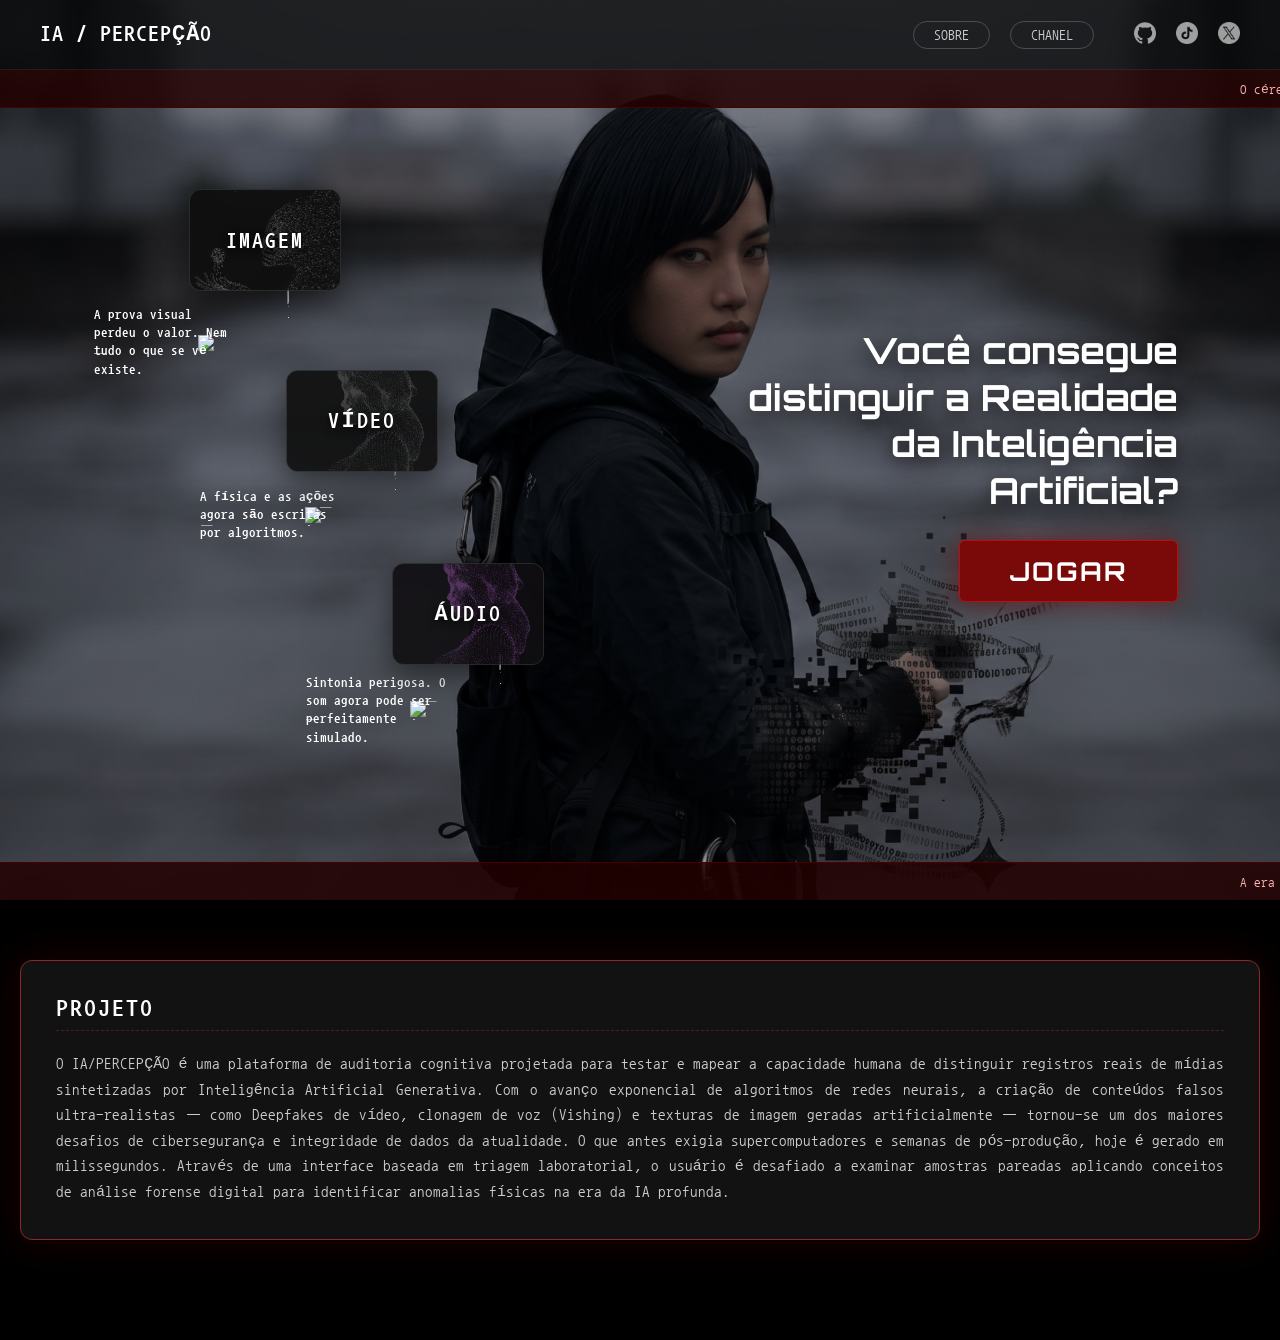
==== commit 7885391f: "checkpoint a3" ====
--- a/A3.QUIZ/src/main/resources/templates/index.html
+++ b/A3.QUIZ/src/main/resources/templates/index.html
@@ -15,7 +15,7 @@
         <div class="nav-right-container">
             <nav class="nav-buttons">
                 <a href="#projeto-section" class="nav-button">SOBRE</a>
-                <a th:href="@{/modos}" href="modos.html" class="nav-button">CHALLENGE</a>
+                <a th:href="@{/mural}" class="nav-button">CHANEL</a>
             </nav>
             <div class="social-links">
                 <a href="https://github.com/tzy-9790/A3-QUIZ" target="_blank">
@@ -31,7 +31,8 @@
         </div>
     </header>
 
-    <div class="hero-viewport">
+    <main class="hero-viewport">
+        <img class="wallpaper-top" th:src="@{/imagens/geminiwallpaper.png}" src="../static/imagens/geminiwallpaper.png" alt="Wallpaper Base" />
 
         <div class="info-marquee marquee-top">
             <p class="marquee-text">
@@ -39,96 +40,65 @@
             </p>
         </div>
 
-        <img class="wallpaper-top" th:src="@{/imagens/geminiwallpaper.png}" src="../static/imagens/geminiwallpaper.png" alt="Wallpaper Base" />
-
-        <div class="hud-overlay">
-
-            <div class="efeitoss-quadros">
-
-                <div class="QUADRO-IMAGEM" onclick="window.location.href='/jogo/imagem'">
-                    <div class="quadrio">
-                        <img class="line" th:src="@{/imagens/line-7.svg}" src="../static/imagens/line-7.svg" alt="line" />
-                        <img class="img" th:src="@{/imagens/line-8-2.svg}" src="../static/imagens/line-8-2.svg" alt="indicator" />
-                        <img class="line-2" th:src="@{/imagens/image.svg}" src="../static/imagens/image.svg" alt="line" />
-                        <img class="line-3" th:src="@{/imagens/line-6-2.svg}" src="../static/imagens/line-6-2.svg" alt="line" />
-                        <p class="text-wrapper">A prova visual perdeu o valor. Nem tudo o que se vê existe.</p>
-                    </div>
-                    <div class="quadro">
-                        <img class="gif" th:src="@{/imagens/quiz/imagem1-ia.jpg}" src="../static/imagens/quiz/imagem1-ia.jpg" alt="Preview Imagem" />
-                        <div class="div">IMAGEM</div>
-                    </div>
-                </div>
-
-                <div class="QUADRO-VIDEO" onclick="window.location.href='/jogo/video'">
-                    <div class="quadrio-2">
-                        <img class="line" th:src="@{/imagens/line-7-2.svg}" src="../static/imagens/line-7-2.svg" alt="line" />
-                        <img class="img" th:src="@{/imagens/line-8.svg}" src="../static/imagens/line-8.svg" alt="indicator" />
-                        <img class="line-2" th:src="@{/imagens/line-9-2.svg}" src="../static/imagens/line-9-2.svg" alt="line" />
-                        <img class="line-3" th:src="@{/imagens/line-6-3.svg}" src="../static/imagens/line-6-3.svg" alt="line" />
-                        <p class="p">A física e as ações agora são escritas por algoritmos.</p>
-                    </div>
-                    <div class="quadro-2">
-                        <img class="gif-2" th:src="@{/imagens/quiz/imagem2-ia.jpg}" src="../static/imagens/quiz/imagem2-ia.jpg" alt="Preview Vídeo" />
-                        <div class="text-wrapper-2">VÍDEO</div>
-                    </div>
-                </div>
-
-                <div class="QUADRO-AUDIO" onclick="window.location.href='/jogo/audio'">
-                    <div class="quadrio-3">
-                        <img class="line" th:src="@{/imagens/line-7-3.svg}" src="../static/imagens/line-7-3.svg" alt="line" />
-                        <img class="img" th:src="@{/imagens/line-8-3.svg}" src="../static/imagens/line-8-3.svg" alt="indicator" />
-                        <img class="line-2" th:src="@{/imagens/line-9.svg}" src="../static/imagens/line-9.svg" alt="line" />
-                        <img class="line-3" th:src="@{/imagens/line-6.svg}" src="../static/imagens/line-6.svg" alt="line" />
-                        <p class="text-wrapper-3">Sintonia perigosa. O som agora pode ser perfeitamente simulado.</p>
-                    </div>
-                    <div class="quadro-3">
-                        <img class="gif-3" th:src="@{/imagens/quiz/imagem3-ia.jpg}" src="../static/imagens/quiz/imagem3-ia.jpg" alt="Preview Áudio" />
-                        <div class="text-wrapper-4">ÁUDIO</div>
-                    </div>
-                </div>
-
-            </div>
-
+        <div class="cta-container">
             <section class="cta-block">
                 <h2 class="cta-text">Você consegue distinguir a Realidade da Inteligência Artificial?</h2>
-
                 <button class="BOTO" onclick="abrirModalLogin()">JOGAR</button>
             </section>
         </div>
 
-        <div id="login-modal-overlay" class="modal-overlay esconder">
-    
-    <div id="modal-username" class="login-box">
-        <button class="fechar-btn" onclick="fecharModalLogin()">×</button>
-        <h2 class="login-title">welcome to QUIZ</h2>
-        <p class="login-subtitle">Coloque um username para entrar ou deixe em branco para receber um user aleatório</p>
-        
-        <input type="text" id="input-username" class="login-input" placeholder="coloque username aqui">
-        
-        <button class="btn-jogar-modal" onclick="verificarUsername()">JOGAR</button>
-        
-        <p class="login-terms">by joining, you accept the <span>terms of use, privacy policy and rules</span></p>
-    </div>
-
-    <div id="modal-password" class="login-box esconder">
-        <button class="fechar-btn" onclick="fecharModalLogin()">×</button>
-        <h2 class="login-title">autenticação</h2>
-        <p class="login-subtitle">Insira a senha do agente <strong id="display-agent-name" style="color: #fff;"></strong></p>
-        
-        <input type="password" id="input-password" class="login-input" placeholder="coloque a senha aqui">
-        
-        <button class="btn-jogar-modal" onclick="fazerLogin()">ENTRAR</button>
-    </div>
-
-</div>
-
         <div class="info-marquee marquee-bottom">
             <p class="marquee-text">
-                O cérebro humano leva apenas 13 milissegundos para processar uma imagem, mas precisa de segundos para duvidar dela. - Nossos olhos não captam a realidade; eles apenas validam o que a nossa mente já espera encontrar.
+                A era da hiper-realidade artificial. O que você vê e ouve pode ser apenas um cálculo matemático. - Confie, mas verifique.
             </p>
         </div>
+    </main>
 
-    </div>
+    <section class="mobile-quadros-section">
+        <div class="efeitoss-quadros">
+            <div class="QUADRO-IMAGEM" onclick="window.location.href='/jogo/imagem'">
+                <div class="quadrio">
+                    <img class="line" th:src="@{/imagens/line-7.svg}" src="../static/imagens/line-7.svg" alt="line" />
+                    <img class="img" th:src="@{/imagens/line-8-2.svg}" src="../static/imagens/line-8-2.svg" alt="indicator" />
+                    <img class="line-2" th:src="@{/imagens/image.svg}" src="../static/imagens/image.svg" alt="line" />
+                    <img class="line-3" th:src="@{/imagens/line-6-2.svg}" src="../static/imagens/line-6-2.svg" alt="line" />
+                    <p class="text-wrapper">A prova visual perdeu o valor. Nem tudo o que se vê existe.</p>
+                </div>
+                <div class="quadro">
+                    <img class="gif" th:src="@{../static/imagens/13.gif}" src="../static/imagens/13.gif" alt="Preview Imagem" />
+                    <div class="div">IMAGEM</div>
+                </div>
+            </div>
+
+            <div class="QUADRO-VIDEO" onclick="window.location.href='/jogo/video'">
+                <div class="quadrio-2">
+                    <img class="line" th:src="@{/imagens/line-7-2.svg}" src="../static/imagens/line-7-2.svg" alt="line" />
+                    <img class="img" th:src="@{/imagens/line-8.svg}" src="../static/imagens/line-8.svg" alt="indicator" />
+                    <img class="line-2" th:src="@{/imagens/line-9-2.svg}" src="../static/imagens/line-9-2.svg" alt="line" />
+                    <img class="line-3" th:src="@{/imagens/line-6-3.svg}" src="../static/imagens/line-6-3.svg" alt="line" />
+                    <p class="p">A física e as ações agora são escritas por algoritmos.</p>
+                </div>
+                <div class="quadro-2">
+                    <img class="gif-2" th:src="@{../static/imagens/12.gif}" src="../static/imagens/12.gif" alt="Preview Vídeo" />
+                    <div class="text-wrapper-2">VÍDEO</div>
+                </div>
+            </div>
+
+            <div class="QUADRO-AUDIO" onclick="window.location.href='/jogo/audio'">
+                <div class="quadrio-3">
+                    <img class="line" th:src="@{/imagens/line-7-3.svg}" src="../static/imagens/line-7-3.svg" alt="line" />
+                    <img class="img" th:src="@{/imagens/line-8-3.svg}" src="../static/imagens/line-8-3.svg" alt="indicator" />
+                    <img class="line-2" th:src="@{/imagens/line-9.svg}" src="../static/imagens/line-9.svg" alt="line" />
+                    <img class="line-3" th:src="@{/imagens/line-6.svg}" src="../static/imagens/line-6.svg" alt="line" />
+                    <p class="text-wrapper-3">Sintonia perigosa. O som agora pode ser perfeitamente simulado.</p>
+                </div>
+                <div class="quadro-3">
+                    <img class="gif-3" th:src="@{../static/imagens/11.gif}" src="../static/imagens/11.gif" alt="Preview Áudio" />
+                    <div class="text-wrapper-4">ÁUDIO</div>
+                </div>
+            </div>
+        </div>
+    </section>
 
     <div class="scroll-content-zone">
         <article id="projeto-section" class="projeto-block">
@@ -141,7 +111,26 @@
 
 </div>
 
-    <script th:src="@{/js/scripts.js}" src="/js/scripts.js"></script>
+<div id="login-modal-overlay" class="modal-overlay esconder">
+    <div id="modal-username" class="login-box">
+        <button class="fechar-btn" onclick="fecharModalLogin()">×</button>
+        <h2 class="login-title">welcome to QUIZ</h2>
+        <p class="login-subtitle">Coloque um username para entrar ou deixe em branco para receber um user aleatório</p>
+        <input type="text" id="input-username" class="login-input" placeholder="coloque username aqui">
+        <button class="btn-jogar-modal" onclick="verificarUsername()">JOGAR</button>
+        <p class="login-terms">by joining, you accept the <span>terms of use, privacy policy and rules</span></p>
+    </div>
+
+    <div id="modal-password" class="login-box esconder">
+        <button class="fechar-btn" onclick="fecharModalLogin()">×</button>
+        <h2 class="login-title">autenticação</h2>
+        <p class="login-subtitle">Insira a senha do agente <strong id="display-agent-name" style="color: #fff;"></strong></p>
+        <input type="password" id="input-password" class="login-input" placeholder="coloque a senha aqui">
+        <button class="btn-jogar-modal" onclick="fazerLogin()">ENTRAR</button>
+    </div>
+</div>
+
+<script th:src="@{/js/scripts.js}" src="/js/scripts.js"></script>
 
 </body>
 </html>
--- a/A3.QUIZ/src/main/resources/static/css/index.css
+++ b/A3.QUIZ/src/main/resources/static/css/index.css
@@ -39,18 +39,19 @@
     font-weight: bold;
 }
 
-.top-nav-index .nav-right-container {
+.nav-right-container {
     display: flex;
     align-items: center;
     gap: 40px;
 }
 
-.top-nav-index .nav-buttons {
-    display: flex;
+.nav-buttons, .social-links {
+    display: flex;
+    align-items: center;
     gap: 20px;
 }
 
-.top-nav-index .nav-button {
+.nav-button {
     text-decoration: none;
     color: #cccccc;
     font-size: 14px;
@@ -60,13 +61,13 @@
     transition: all 0.2s;
 }
 
-.top-nav-index .nav-button:hover {
+.nav-button:hover {
     color: #ffffff;
     border-color: #8a2929;
     background-color: rgba(138, 41, 41, 0.2);
 }
 
-.top-nav-index .social-icon {
+.social-icon {
     width: 22px;
     height: 22px;
     filter: invert(1);
@@ -75,17 +76,21 @@
 
 .hero-viewport {
     width: 100%;
-    position: relative;
+    height: 100vh;
+    position: relative;
+    overflow: hidden;
     display: block;
-    background-color: #000000;
 }
 
 .wallpaper-top {
-    width: 100%;
-    height: auto;
-    display: block;
-    pointer-events: none;
-    z-index: 1;
+    position: absolute;
+    top: 0;
+    left: 0;
+    width: 100%;
+    height: 100%;
+    object-fit: cover;
+    z-index: 0;
+    opacity: 0.7;
 }
 
 .info-marquee {
@@ -95,7 +100,9 @@
     background-color: rgba(35, 0, 0, 0.85);
     padding: 10px 40px;
     box-sizing: border-box;
-    z-index: 150;
+    z-index: 10;
+    overflow: hidden;
+    white-space: nowrap;
 }
 
 .marquee-top {
@@ -112,29 +119,34 @@
     margin: 0;
     font-size: 13px;
     color: #ffb3b3;
-    line-height: 1.4;
-}
-
-.hud-overlay {
-    position: absolute;
-    top: 0; left: 0; width: 100%; height: 100%;
-    display: flex;
-    justify-content: space-between;
-    align-items: center;
-    padding: 160px 60px 60px 60px;
-    box-sizing: border-box;
-    z-index: 100;
-}
-
+    display: inline-block;
+    padding-left: 100%;
+    animation: scrollMobile 40s linear infinite;
+}
+
+@keyframes scrollMobile {
+    0% { transform: translateX(100%); }
+    100% { transform: translateX(-100%); }
+}
+
+.cta-container {
+    position: absolute;
+    top: 0;
+    right: 8%;
+    width: 450px;
+    height: 100%;
+    display: flex;
+    flex-direction: column;
+    justify-content: center;
+    align-items: flex-end;
+    z-index: 5;
+}
 
 .cta-block {
-    text-align: right;
-    width: 450px;
     display: flex;
     flex-direction: column;
     align-items: flex-end;
-    justify-content: center;
-    height: 100%;
+    text-align: right;
 }
 
 .cta-text {
@@ -143,11 +155,7 @@
     line-height: 1.3;
     color: #ffffff;
     margin-bottom: 25px;
-}
-
-.cta-button-link {
-    text-decoration: none;
-    display: inline-block;
+    text-shadow: 0 4px 20px rgba(0,0,0,0.8);
 }
 
 .BOTO {
@@ -171,52 +179,19 @@
     transform: scale(1.03);
 }
 
-.scroll-content-zone {
-    width: 100%;
-    background-color: #000000;
-    padding: 60px 20px 100px 20px;
-    box-sizing: border-box;
-    display: flex;
-    justify-content: center;
-}
-
-.projeto-block {
-    background-color: #121212;
-    border: 1px solid #8a2929;
-    border-radius: 12px;
-    padding: 35px;
-    max-width: 1200px;
-    width: 100%;
-    box-shadow: 0px 0px 40px 2px rgba(95, 0, 0, 0.3);
-}
-
-.projeto-title {
-    margin: 0 0 20px 0;
-    font-size: 24px;
-    letter-spacing: 2px;
-    color: #ffffff;
-    border-bottom: 1px dashed rgba(138, 41, 41, 0.5);
-    padding-bottom: 10px;
-}
-
-.projeto-desc {
-    margin: 0;
-    font-size: 15px;
-    line-height: 1.7;
-    color: #cccccc;
-    text-align: justify;
-}
-
-/* ===================================================================
-   ESTILIZAÇÃO DOS QUADROS COGNITIVOS (FIGMA) - COMPILADO EXATO
-   =================================================================== */
+.mobile-quadros-section {
+    position: absolute;
+    top: 15vh;
+    left: 5%;
+    z-index: 10;
+}
+
 .efeitoss-quadros {
     position: relative;
     width: 584px;
     height: 753px;
 }
 
-/* Containers Modulares */
 .QUADRO-IMAGEM {
     position: absolute;
     top: 54px;
@@ -252,89 +227,20 @@
     filter: brightness(1.15);
 }
 
-/* Áreas de Linhas e Descrições (Grid Relativo Interno) */
-.efeitoss-quadros .quadrio {
-    position: absolute;
-    top: 99px;
-    left: 0;
-    width: 214px;
-    height: 81px;
-}
-
-.efeitoss-quadros .quadrio-2 {
-    position: absolute;
-    top: 100px;
-    left: 0;
-    width: 214px;
-    height: 81px;
-}
-
-.efeitoss-quadros .quadrio-3 {
-    position: absolute;
-    top: 101px;
-    left: 0;
-    width: 214px;
-    height: 81px;
-}
-
-/* Vetores de Conexão Forense (.svg) */
-.efeitoss-quadros .line {
-    position: absolute;
-    top: 47px;
-    left: 128px;
-    width: 76px;
-    height: 1px;
-    object-fit: cover;
-}
-
-.efeitoss-quadros .img {
-    position: absolute;
-    top: 47px;
-    left: 113px;
-    width: 16px;
-    height: 19px;
-    object-fit: cover;
-}
-
-.efeitoss-quadros .line-2 {
-    position: absolute;
-    top: 65px;
-    left: 9px;
-    width: 104px;
-    height: 1px;
-    object-fit: cover;
-}
-
-.efeitoss-quadros .line-3 {
-    position: absolute;
-    top: 0;
-    left: 202px;
-    width: 2px;
-    height: 47px;
-    object-fit: cover;
-}
-
-/* Textos Auxiliares Laboratoriais */
-.efeitoss-quadros .text-wrapper,
-.efeitoss-quadros .p,
-.efeitoss-quadros .text-wrapper-3 {
-    position: absolute;
-    font-family: "Nanum Gothic Coding", monospace;
-    font-weight: 700;
-    color: #ffffff;
-    font-size: 13px;
-    letter-spacing: 0;
-    line-height: 1.4;
-}
-
-.efeitoss-quadros .text-wrapper { top: 5px; left: 9px; width: 136px; }
-.efeitoss-quadros .p { top: 15px; left: 8px; width: 136px; }
-.efeitoss-quadros .text-wrapper-3 { top: 7px; left: 9px; width: 141px; }
-
-/* Molduras de Amostragem de Mídia (Fundo Escuro Translúcido) */
-.efeitoss-quadros .quadro,
-.efeitoss-quadros .quadro-2,
-.efeitoss-quadros .quadro-3 {
+.efeitoss-quadros .quadrio { position: absolute; top: 99px; left: 0; width: 214px; height: 81px; }
+.efeitoss-quadros .quadrio-2 { position: absolute; top: 100px; left: 0; width: 214px; height: 81px; }
+.efeitoss-quadros .quadrio-3 { position: absolute; top: 101px; left: 0; width: 214px; height: 81px; }
+
+.efeitoss-quadros .line { position: absolute; top: 47px; left: 128px; width: 76px; height: 1px; object-fit: cover; }
+.efeitoss-quadros .img { position: absolute; top: 47px; left: 113px; width: 16px; height: 19px; object-fit: cover; }
+.efeitoss-quadros .line-2 { position: absolute; top: 65px; left: 9px; width: 104px; height: 1px; object-fit: cover; }
+.efeitoss-quadros .line-3 { position: absolute; top: 0; left: 202px; width: 2px; height: 47px; object-fit: cover; }
+
+.efeitoss-quadros .text-wrapper { position: absolute; font-family: "Nanum Gothic Coding", monospace; font-weight: 700; color: #ffffff; font-size: 13px; line-height: 1.4; top: 5px; left: 9px; width: 136px; }
+.efeitoss-quadros .p { position: absolute; font-family: "Nanum Gothic Coding", monospace; font-weight: 700; color: #ffffff; font-size: 13px; line-height: 1.4; top: 15px; left: 8px; width: 136px; }
+.efeitoss-quadros .text-wrapper-3 { position: absolute; font-family: "Nanum Gothic Coding", monospace; font-weight: 700; color: #ffffff; font-size: 13px; line-height: 1.4; top: 7px; left: 9px; width: 141px; }
+
+.efeitoss-quadros .quadro, .efeitoss-quadros .quadro-2, .efeitoss-quadros .quadro-3 {
     position: absolute;
     width: 150px;
     height: 100px;
@@ -348,14 +254,11 @@
     align-items: center;
 }
 
-.efeitoss-quadros .quadro   { top: 0; left: 104px; }
+.efeitoss-quadros .quadro { top: 0; left: 104px; }
 .efeitoss-quadros .quadro-2 { top: 10px; left: 94px; }
 .efeitoss-quadros .quadro-3 { top: 10px; left: 95px; }
 
-/* Previews em Background Interno */
-.efeitoss-quadros .gif,
-.efeitoss-quadros .gif-2,
-.efeitoss-quadros .gif-3 {
+.efeitoss-quadros .gif, .efeitoss-quadros .gif-2, .efeitoss-quadros .gif-3 {
     width: 100%;
     height: 100%;
     object-fit: cover;
@@ -366,10 +269,7 @@
     left: 0;
 }
 
-/* Nomenclatura dos Modos */
-.efeitoss-quadros .div,
-.efeitoss-quadros .text-wrapper-2,
-.efeitoss-quadros .text-wrapper-4 {
+.efeitoss-quadros .div, .efeitoss-quadros .text-wrapper-2, .efeitoss-quadros .text-wrapper-4 {
     position: relative;
     font-family: "Nanum Gothic Coding", monospace;
     font-weight: 700;
@@ -380,7 +280,43 @@
     text-shadow: 0 2px 8px rgba(0, 0, 0, 0.9);
 }
 
-/* Fundo que escurece o site todo */
+.scroll-content-zone {
+    position: relative;
+    width: 100%;
+    background-color: #000000;
+    padding: 60px 20px 100px 20px;
+    box-sizing: border-box;
+    display: flex;
+    justify-content: center;
+}
+
+.projeto-block {
+    background-color: #121212;
+    border: 1px solid #8a2929;
+    border-radius: 12px;
+    padding: 35px;
+    max-width: 1200px;
+    width: 100%;
+    box-shadow: 0px 0px 40px 2px rgba(95, 0, 0, 0.3);
+}
+
+.projeto-title {
+    margin: 0 0 20px 0;
+    font-size: 24px;
+    letter-spacing: 2px;
+    color: #ffffff;
+    border-bottom: 1px dashed rgba(138, 41, 41, 0.5);
+    padding-bottom: 10px;
+}
+
+.projeto-desc {
+    margin: 0;
+    font-size: 15px;
+    line-height: 1.7;
+    color: #cccccc;
+    text-align: justify;
+}
+
 .modal-overlay {
     position: fixed;
     top: 0; left: 0; width: 100vw; height: 100vh;
@@ -393,85 +329,99 @@
     transition: opacity 0.3s ease;
 }
 
-/* O quadrado do Pop-up */
 .login-box {
     position: relative;
-    background: #555555; /* Cinza da sua imagem */
+    background: #555555;
     width: 600px;
     padding: 40px;
     border-radius: 20px;
     text-align: center;
     box-shadow: 0 10px 30px rgba(0,0,0,0.8);
-    font-family: 'Nanum Gothic Coding', monospace;
-}
-
-.login-title {
-    color: #333333;
-    font-size: 24px;
-    margin-top: 0;
-    margin-bottom: 20px;
-    text-align: left;
-}
-
-.login-subtitle {
-    color: #333333;
-    font-size: 14px;
-    text-align: left;
-    margin-bottom: 30px;
-}
-
+}
+
+.login-title { color: #333333; font-size: 24px; margin-top: 0; margin-bottom: 20px; text-align: left; }
+.login-subtitle { color: #333333; font-size: 14px; text-align: left; margin-bottom: 30px; }
 .login-input {
-    width: 100%;
-    padding: 15px 20px;
-    background: #e0e0e0; /* Cinza claro do input */
-    border: none;
-    border-radius: 12px;
-    font-size: 16px;
-    color: #555;
-    box-sizing: border-box;
-    margin-bottom: 30px;
-    font-family: inherit;
-    outline: none;
-}
-
-.login-input::placeholder { color: #888; }
-
+    width: 100%; padding: 15px 20px; background: #e0e0e0; border: none; border-radius: 12px;
+    font-size: 16px; color: #555; box-sizing: border-box; margin-bottom: 30px; outline: none;
+}
 .btn-jogar-modal {
-    background: #4a4a4a;
-    color: #222;
-    font-size: 18px;
-    font-weight: bold;
-    padding: 12px 40px;
-    border: 1px solid #333;
-    border-radius: 20px;
-    cursor: pointer;
-    box-shadow: inset 0 2px 5px rgba(255,255,255,0.1), 0 4px 10px rgba(0,0,0,0.3);
-    transition: 0.2s;
-}
-
-.btn-jogar-modal:hover {
-    background: #3c3c3c;
-    color: #111;
-}
-
-.login-terms {
-    margin-top: 30px;
-    font-size: 12px;
-    color: #333;
-}
-
+    background: #4a4a4a; color: #222; font-size: 18px; font-weight: bold;
+    padding: 12px 40px; border: 1px solid #333; border-radius: 20px; cursor: pointer;
+    box-shadow: inset 0 2px 5px rgba(255,255,255,0.1), 0 4px 10px rgba(0,0,0,0.3); transition: 0.2s;
+}
+.btn-jogar-modal:hover { background: #3c3c3c; color: #111; }
+.login-terms { margin-top: 30px; font-size: 12px; color: #333; }
 .login-terms span { font-weight: bold; }
-
-/* Botão de X para fechar */
-.fechar-btn {
-    position: absolute;
-    top: 15px; right: 20px;
-    background: none; border: none;
-    font-size: 24px; color: #222;
-    cursor: pointer;
-}
-
-/* Classe vital para a mágica funcionar */
-.esconder {
-    display: none !important;
+.fechar-btn { position: absolute; top: 15px; right: 20px; background: none; border: none; font-size: 24px; color: #222; cursor: pointer; }
+.esconder { display: none !important; }
+
+@media screen and (max-width: 850px) {
+    .top-nav-index { padding: 0 15px !important; height: 50px !important; }
+    .top-nav-index .logo { font-size: 16px !important; }
+    .nav-right-container { gap: 10px !important; }
+    .nav-buttons, .social-links { gap: 8px !important; }
+    .nav-button { padding: 4px 10px !important; font-size: 11px !important; }
+    .social-icon { width: 16px !important; height: 16px !important; }
+
+    .marquee-top { top: 50px !important; padding: 5px 20px !important; }
+    .marquee-bottom { padding: 5px 20px !important; }
+    .marquee-text { font-size: 11px !important; }
+
+    .hero-viewport { height: 100vh; }
+    
+    .cta-container { 
+        right: 0 !important; width: 100% !important; 
+        align-items: center !important; justify-content: center !important;
+        padding: 0 20px !important; box-sizing: border-box;
+    }
+    
+    .cta-block { align-items: center !important; text-align: center !important; }
+    .cta-text { font-size: 24px !important; }
+    .BOTO { font-size: 20px !important; padding: 12px 35px !important; }
+
+    .mobile-quadros-section {
+        position: relative !important;
+        top: auto !important; left: auto !important;
+        width: 100% !important;
+        padding: 40px 20px !important; box-sizing: border-box;
+        background: #000;
+    }
+    
+    .efeitoss-quadros {
+        width: 100% !important; height: auto !important;
+        display: flex !important; flex-direction: column !important; gap: 30px !important; align-items: center !important;
+    }
+    
+    .QUADRO-IMAGEM, .QUADRO-VIDEO, .QUADRO-AUDIO {
+        position: relative !important; top: auto !important; left: auto !important;
+        width: 100% !important; height: auto !important;
+        display: flex !important; flex-direction: column !important; align-items: center !important; gap: 15px !important;
+    }
+
+    .line, .img, .line-2, .line-3 { display: none !important; }
+
+    .quadrio, .quadrio-2, .quadrio-3 {
+        position: relative !important; top: auto !important; left: auto !important;
+        width: 100% !important; height: auto !important;
+    }
+    
+    .quadro, .quadro-2, .quadro-3 {
+        position: relative !important; top: auto !important; left: auto !important;
+        width: 100% !important; max-width: 300px !important; height: 160px !important;
+    }
+    
+    .text-wrapper, .p, .text-wrapper-3 {
+        position: relative !important; top: auto !important; left: auto !important; width: 100% !important;
+        text-align: center !important; font-size: 14px !important;
+    }
+    
+    .scroll-content-zone { padding: 20px 20px 60px 20px !important; }
+    .projeto-block { padding: 25px !important; }
+    .projeto-title { font-size: 20px !important; }
+    .projeto-desc { font-size: 13px !important; }
+
+    .login-box { width: 90% !important; padding: 25px !important; }
+    .login-title { font-size: 20px !important; }
+    .login-subtitle { font-size: 12px !important; }
 }
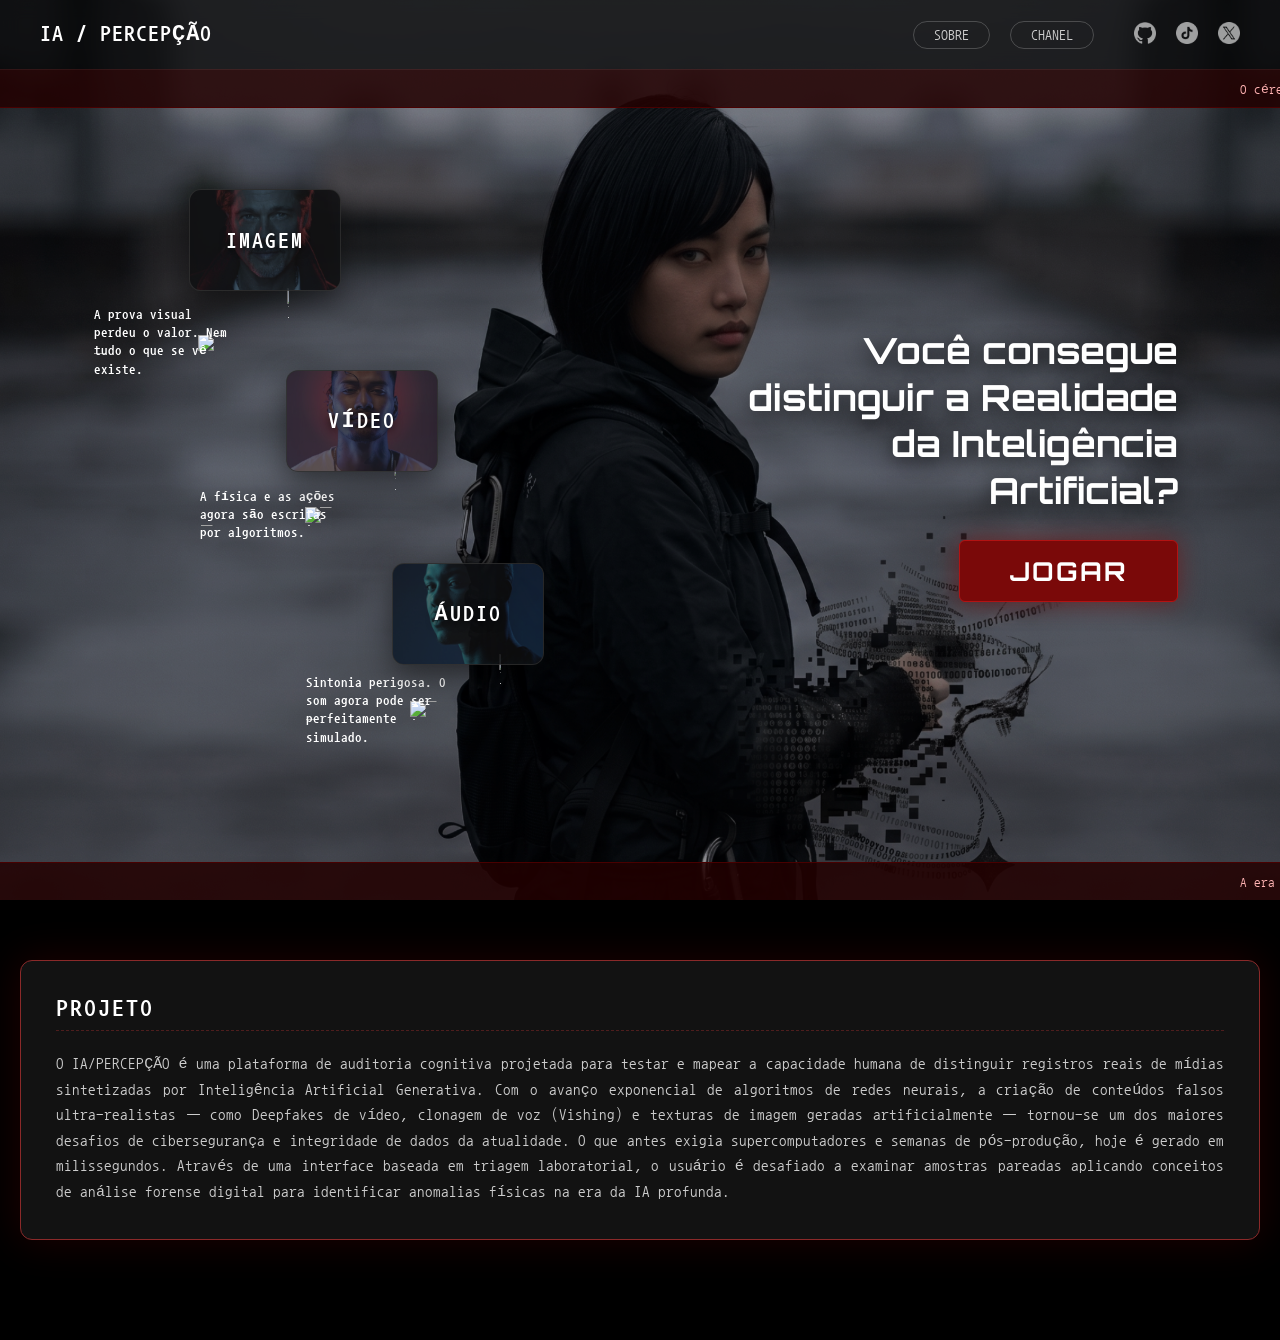
==== commit 6684fe52: "checkpint3- 2" ====
--- a/A3.QUIZ/src/main/resources/templates/index.html
+++ b/A3.QUIZ/src/main/resources/templates/index.html
@@ -65,7 +65,7 @@
                     <p class="text-wrapper">A prova visual perdeu o valor. Nem tudo o que se vê existe.</p>
                 </div>
                 <div class="quadro">
-                    <img class="gif" th:src="@{../static/imagens/13.gif}" src="../static/imagens/13.gif" alt="Preview Imagem" />
+                    <img class="gif" th:src="@{../static/imagens/15.jpg}" src="../static/imagens/15.jpg" alt="Preview Imagem" />
                     <div class="div">IMAGEM</div>
                 </div>
             </div>
@@ -79,7 +79,7 @@
                     <p class="p">A física e as ações agora são escritas por algoritmos.</p>
                 </div>
                 <div class="quadro-2">
-                    <img class="gif-2" th:src="@{../static/imagens/12.gif}" src="../static/imagens/12.gif" alt="Preview Vídeo" />
+                    <img class="gif-2" th:src="@{../static/imagens/16.jpg}" src="../static/imagens/16.jpg" alt="Preview Vídeo" />
                     <div class="text-wrapper-2">VÍDEO</div>
                 </div>
             </div>
@@ -93,7 +93,7 @@
                     <p class="text-wrapper-3">Sintonia perigosa. O som agora pode ser perfeitamente simulado.</p>
                 </div>
                 <div class="quadro-3">
-                    <img class="gif-3" th:src="@{../static/imagens/11.gif}" src="../static/imagens/11.gif" alt="Preview Áudio" />
+                    <img class="gif-3" th:src="@{../static/imagens/17.jpg}" src="../static/imagens/17.jpg" alt="Preview Áudio" />
                     <div class="text-wrapper-4">ÁUDIO</div>
                 </div>
             </div>
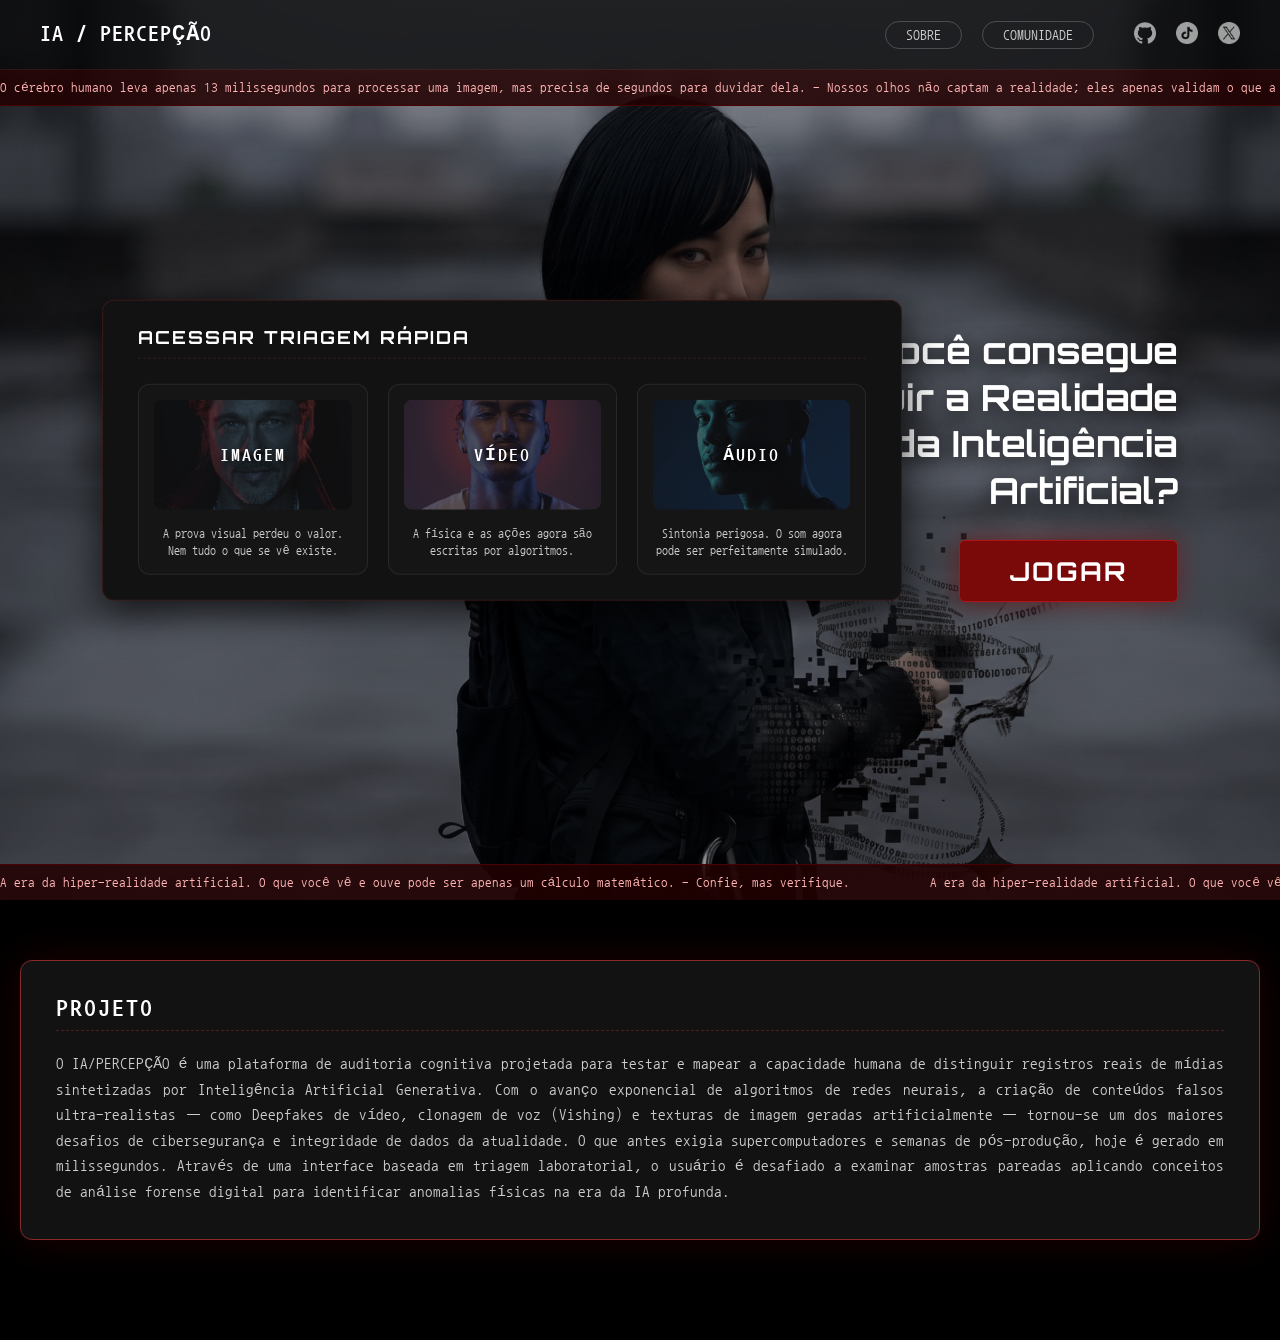
==== commit d4cf983c: "Ajustes finais de layout responsivo, correção de bugs nos Modos de Jogo e otimização para deploy" ====
--- a/A3.QUIZ/src/main/resources/templates/index.html
+++ b/A3.QUIZ/src/main/resources/templates/index.html
@@ -15,7 +15,7 @@
         <div class="nav-right-container">
             <nav class="nav-buttons">
                 <a href="#projeto-section" class="nav-button">SOBRE</a>
-                <a th:href="@{/mural}" class="nav-button">CHANEL</a>
+                <a th:href="@{/mural}" class="nav-button">COMUNIDADE</a>
             </nav>
             <div class="social-links">
                 <a href="https://github.com/tzy-9790/A3-QUIZ" target="_blank">
@@ -35,9 +35,12 @@
         <img class="wallpaper-top" th:src="@{/imagens/geminiwallpaper.png}" src="../static/imagens/geminiwallpaper.png" alt="Wallpaper Base" />
 
         <div class="info-marquee marquee-top">
-            <p class="marquee-text">
-                O cérebro humano leva apenas 13 milissegundos para processar uma imagem, mas precisa de segundos para duvidar dela. - Nossos olhos não captam a realidade; eles apenas validam o que a nossa mente já espera encontrar.
-            </p>
+            <div class="marquee-track">
+                <span>O cérebro humano leva apenas 13 milissegundos para processar uma imagem, mas precisa de segundos para duvidar dela. - Nossos olhos não captam a realidade; eles apenas validam o que a nossa mente já espera encontrar.</span>
+                <span>O cérebro humano leva apenas 13 milissegundos para processar uma imagem, mas precisa de segundos para duvidar dela. - Nossos olhos não captam a realidade; eles apenas validam o que a nossa mente já espera encontrar.</span>
+                <span>O cérebro humano leva apenas 13 milissegundos para processar uma imagem, mas precisa de segundos para duvidar dela. - Nossos olhos não captam a realidade; eles apenas validam o que a nossa mente já espera encontrar.</span>
+                <span>O cérebro humano leva apenas 13 milissegundos para processar uma imagem, mas precisa de segundos para duvidar dela. - Nossos olhos não captam a realidade; eles apenas validam o que a nossa mente já espera encontrar.</span>
+            </div>
         </div>
 
         <div class="cta-container">
@@ -48,54 +51,44 @@
         </div>
 
         <div class="info-marquee marquee-bottom">
-            <p class="marquee-text">
-                A era da hiper-realidade artificial. O que você vê e ouve pode ser apenas um cálculo matemático. - Confie, mas verifique.
-            </p>
+            <div class="marquee-track">
+                <span>A era da hiper-realidade artificial. O que você vê e ouve pode ser apenas um cálculo matemático. - Confie, mas verifique.</span>
+                <span>A era da hiper-realidade artificial. O que você vê e ouve pode ser apenas um cálculo matemático. - Confie, mas verifique.</span>
+                <span>A era da hiper-realidade artificial. O que você vê e ouve pode ser apenas um cálculo matemático. - Confie, mas verifique.</span>
+                <span>A era da hiper-realidade artificial. O que você vê e ouve pode ser apenas um cálculo matemático. - Confie, mas verifique.</span>
+            </div>
         </div>
     </main>
 
-    <section class="mobile-quadros-section">
-        <div class="efeitoss-quadros">
-            <div class="QUADRO-IMAGEM" onclick="window.location.href='/jogo/imagem'">
-                <div class="quadrio">
-                    <img class="line" th:src="@{/imagens/line-7.svg}" src="../static/imagens/line-7.svg" alt="line" />
-                    <img class="img" th:src="@{/imagens/line-8-2.svg}" src="../static/imagens/line-8-2.svg" alt="indicator" />
-                    <img class="line-2" th:src="@{/imagens/image.svg}" src="../static/imagens/image.svg" alt="line" />
-                    <img class="line-3" th:src="@{/imagens/line-6-2.svg}" src="../static/imagens/line-6-2.svg" alt="line" />
-                    <p class="text-wrapper">A prova visual perdeu o valor. Nem tudo o que se vê existe.</p>
+    <section class="modos-dashboard-section">
+        <div class="modos-caixa-wrapper">
+            <h3 class="modos-title-box">ACESSAR TRIAGEM RÁPIDA</h3>
+            <div class="modos-cards-container">
+                
+                <div class="modo-card" onclick="window.location.href='/jogo'">
+                    <div class="modo-img-container">
+                        <img th:src="@{/imagens/15.jpg}" src="../static/imagens/15.jpg" alt="Preview Imagem" />
+                        <div class="modo-nome">IMAGEM</div>
+                    </div>
+                    <p class="modo-desc">A prova visual perdeu o valor. Nem tudo o que se vê existe.</p>
                 </div>
-                <div class="quadro">
-                    <img class="gif" th:src="@{../static/imagens/15.jpg}" src="../static/imagens/15.jpg" alt="Preview Imagem" />
-                    <div class="div">IMAGEM</div>
+
+                <div class="modo-card" onclick="window.location.href='/jogosVideo'">
+                    <div class="modo-img-container">
+                        <img th:src="@{/imagens/16.jpg}" src="../static/imagens/16.jpg" alt="Preview Vídeo" />
+                        <div class="modo-nome">VÍDEO</div>
+                    </div>
+                    <p class="modo-desc">A física e as ações agora são escritas por algoritmos.</p>
                 </div>
-            </div>
 
-            <div class="QUADRO-VIDEO" onclick="window.location.href='/jogo/video'">
-                <div class="quadrio-2">
-                    <img class="line" th:src="@{/imagens/line-7-2.svg}" src="../static/imagens/line-7-2.svg" alt="line" />
-                    <img class="img" th:src="@{/imagens/line-8.svg}" src="../static/imagens/line-8.svg" alt="indicator" />
-                    <img class="line-2" th:src="@{/imagens/line-9-2.svg}" src="../static/imagens/line-9-2.svg" alt="line" />
-                    <img class="line-3" th:src="@{/imagens/line-6-3.svg}" src="../static/imagens/line-6-3.svg" alt="line" />
-                    <p class="p">A física e as ações agora são escritas por algoritmos.</p>
+                <div class="modo-card" onclick="window.location.href='/jogosAudio'">
+                    <div class="modo-img-container">
+                        <img th:src="@{/imagens/17.jpg}" src="../static/imagens/17.jpg" alt="Preview Áudio" />
+                        <div class="modo-nome">ÁUDIO</div>
+                    </div>
+                    <p class="modo-desc">Sintonia perigosa. O som agora pode ser perfeitamente simulado.</p>
                 </div>
-                <div class="quadro-2">
-                    <img class="gif-2" th:src="@{../static/imagens/16.jpg}" src="../static/imagens/16.jpg" alt="Preview Vídeo" />
-                    <div class="text-wrapper-2">VÍDEO</div>
-                </div>
-            </div>
 
-            <div class="QUADRO-AUDIO" onclick="window.location.href='/jogo/audio'">
-                <div class="quadrio-3">
-                    <img class="line" th:src="@{/imagens/line-7-3.svg}" src="../static/imagens/line-7-3.svg" alt="line" />
-                    <img class="img" th:src="@{/imagens/line-8-3.svg}" src="../static/imagens/line-8-3.svg" alt="indicator" />
-                    <img class="line-2" th:src="@{/imagens/line-9.svg}" src="../static/imagens/line-9.svg" alt="line" />
-                    <img class="line-3" th:src="@{/imagens/line-6.svg}" src="../static/imagens/line-6.svg" alt="line" />
-                    <p class="text-wrapper-3">Sintonia perigosa. O som agora pode ser perfeitamente simulado.</p>
-                </div>
-                <div class="quadro-3">
-                    <img class="gif-3" th:src="@{../static/imagens/17.jpg}" src="../static/imagens/17.jpg" alt="Preview Áudio" />
-                    <div class="text-wrapper-4">ÁUDIO</div>
-                </div>
             </div>
         </div>
     </section>
@@ -112,22 +105,31 @@
 </div>
 
 <div id="login-modal-overlay" class="modal-overlay esconder">
+    
     <div id="modal-username" class="login-box">
         <button class="fechar-btn" onclick="fecharModalLogin()">×</button>
-        <h2 class="login-title">welcome to QUIZ</h2>
+        <h2 class="login-title">BEM VINDO AO QUIZ</h2>
         <p class="login-subtitle">Coloque um username para entrar ou deixe em branco para receber um user aleatório</p>
+        
         <input type="text" id="input-username" class="login-input" placeholder="coloque username aqui">
+        
         <button class="btn-jogar-modal" onclick="verificarUsername()">JOGAR</button>
-        <p class="login-terms">by joining, you accept the <span>terms of use, privacy policy and rules</span></p>
+        
+        <p class="login-terms">ENTRANDO VOCÊ ACEITA <span>OS TERMOS DE USO</span></p>
     </div>
 
     <div id="modal-password" class="login-box esconder">
         <button class="fechar-btn" onclick="fecharModalLogin()">×</button>
-        <h2 class="login-title">autenticação</h2>
-        <p class="login-subtitle">Insira a senha do agente <strong id="display-agent-name" style="color: #fff;"></strong></p>
+        <h2 class="login-title">AUTENTICAÇÃO</h2>
+        <p class="login-subtitle">Insira a senha do agente <strong id="display-agent-name" style="color: #a00000;"></strong></p>
+        
         <input type="password" id="input-password" class="login-input" placeholder="coloque a senha aqui">
+        
+        <div id="login-error-msg" class="error-msg-hud"></div>
+
         <button class="btn-jogar-modal" onclick="fazerLogin()">ENTRAR</button>
     </div>
+
 </div>
 
 <script th:src="@{/js/scripts.js}" src="/js/scripts.js"></script>
--- a/A3.QUIZ/src/main/resources/static/css/index.css
+++ b/A3.QUIZ/src/main/resources/static/css/index.css
@@ -1,13 +1,44 @@
 @import url('https://fonts.googleapis.com/css2?family=Nanum+Gothic+Coding:wght@400;700&family=Orbitron:wght@400;700&display=swap');
+
+:root {
+    --bg-principal: #000000;
+    --bg-caixas: #121212;
+    --texto-principal: #ffffff;
+    --texto-secundario: #cccccc;
+    --borda-vermelha: rgba(138, 41, 41, 0.3);
+    --bg-marquee: rgba(35, 0, 0, 0.85);
+}
+
+body.light-mode {
+    --bg-principal: #f5f5f5;
+    --bg-caixas: #ffffff;
+    --texto-principal: #111111;
+    --texto-secundario: #444444;
+    --borda-vermelha: rgba(138, 41, 41, 0.5);
+    --bg-marquee: rgba(200, 150, 150, 0.2);
+}
 
 html, body {
     margin: 0;
     padding: 0;
     width: 100%;
-    background-color: #000000;
-    color: #ffffff;
+    background-color: var(--bg-principal);
+    color: var(--texto-principal);
     font-family: 'Nanum Gothic Coding', monospace;
     overflow-x: hidden;
+}
+
+.page-container, .hero-viewport, .scroll-content-zone {
+    background-color: var(--bg-principal);
+}
+
+.projeto-block {
+    background-color: var(--bg-caixas);
+    color: var(--texto-principal);
+}
+
+.projeto-desc {
+    color: var(--texto-secundario);
 }
 
 .page-container {
@@ -97,12 +128,12 @@
     position: absolute;
     left: 0;
     width: 100%;
-    background-color: rgba(35, 0, 0, 0.85);
-    padding: 10px 40px;
+    background-color: var(--bg-marquee);
+    padding: 10px 0;
     box-sizing: border-box;
     z-index: 10;
     overflow: hidden;
-    white-space: nowrap;
+    display: flex;
 }
 
 .marquee-top {
@@ -115,18 +146,22 @@
     border-top: 1px solid #490000;
 }
 
-.marquee-text {
-    margin: 0;
+.marquee-track {
+    display: flex;
+    width: max-content;
+    animation: scrollSeamless 90s linear infinite;
+}
+
+.marquee-track span {
     font-size: 13px;
     color: #ffb3b3;
-    display: inline-block;
-    padding-left: 100%;
-    animation: scrollMobile 40s linear infinite;
-}
-
-@keyframes scrollMobile {
-    0% { transform: translateX(100%); }
-    100% { transform: translateX(-100%); }
+    padding-right: 80px;
+    white-space: nowrap;
+}
+
+@keyframes scrollSeamless {
+    0% { transform: translateX(0); }
+    100% { transform: translateX(-50%); }
 }
 
 .cta-container {
@@ -179,111 +214,110 @@
     transform: scale(1.03);
 }
 
-.mobile-quadros-section {
+.modos-dashboard-section {
     position: absolute;
-    top: 15vh;
-    left: 5%;
+    top: 50vh;
+    transform: translateY(-50%);
+    left: 8%;
     z-index: 10;
-}
-
-.efeitoss-quadros {
-    position: relative;
-    width: 584px;
-    height: 753px;
-}
-
-.QUADRO-IMAGEM {
-    position: absolute;
-    top: 54px;
-    left: 21px;
-    width: 254px;
-    height: 180px;
-    cursor: pointer;
-    transition: transform 0.2s ease, filter 0.2s ease;
-}
-
-.QUADRO-VIDEO {
-    position: absolute;
-    top: 225px;
-    left: 128px;
-    width: 245px;
-    height: 181px;
-    cursor: pointer;
-    transition: transform 0.2s ease, filter 0.2s ease;
-}
-
-.QUADRO-AUDIO {
-    position: absolute;
-    top: 418px;
-    left: 233px;
-    width: 245px;
-    height: 182px;
-    cursor: pointer;
-    transition: transform 0.2s ease, filter 0.2s ease;
-}
-
-.QUADRO-IMAGEM:hover, .QUADRO-VIDEO:hover, .QUADRO-AUDIO:hover {
-    transform: scale(1.02);
-    filter: brightness(1.15);
-}
-
-.efeitoss-quadros .quadrio { position: absolute; top: 99px; left: 0; width: 214px; height: 81px; }
-.efeitoss-quadros .quadrio-2 { position: absolute; top: 100px; left: 0; width: 214px; height: 81px; }
-.efeitoss-quadros .quadrio-3 { position: absolute; top: 101px; left: 0; width: 214px; height: 81px; }
-
-.efeitoss-quadros .line { position: absolute; top: 47px; left: 128px; width: 76px; height: 1px; object-fit: cover; }
-.efeitoss-quadros .img { position: absolute; top: 47px; left: 113px; width: 16px; height: 19px; object-fit: cover; }
-.efeitoss-quadros .line-2 { position: absolute; top: 65px; left: 9px; width: 104px; height: 1px; object-fit: cover; }
-.efeitoss-quadros .line-3 { position: absolute; top: 0; left: 202px; width: 2px; height: 47px; object-fit: cover; }
-
-.efeitoss-quadros .text-wrapper { position: absolute; font-family: "Nanum Gothic Coding", monospace; font-weight: 700; color: #ffffff; font-size: 13px; line-height: 1.4; top: 5px; left: 9px; width: 136px; }
-.efeitoss-quadros .p { position: absolute; font-family: "Nanum Gothic Coding", monospace; font-weight: 700; color: #ffffff; font-size: 13px; line-height: 1.4; top: 15px; left: 8px; width: 136px; }
-.efeitoss-quadros .text-wrapper-3 { position: absolute; font-family: "Nanum Gothic Coding", monospace; font-weight: 700; color: #ffffff; font-size: 13px; line-height: 1.4; top: 7px; left: 9px; width: 141px; }
-
-.efeitoss-quadros .quadro, .efeitoss-quadros .quadro-2, .efeitoss-quadros .quadro-3 {
-    position: absolute;
-    width: 150px;
-    height: 100px;
+    width: auto;
+    max-width: 800px;
+}
+
+.modos-caixa-wrapper {
+    background-color: var(--bg-caixas);
+    border: 1px solid var(--borda-vermelha);
+    border-radius: 12px;
+    padding: 25px 35px;
+    box-shadow: 0 10px 40px rgba(0,0,0,0.8);
+    display: flex;
+    flex-direction: column;
+    gap: 25px;
+}
+
+.modos-title-box {
+    color: var(--texto-principal);
+    font-family: 'Orbitron', sans-serif;
+    font-size: 18px;
+    letter-spacing: 2px;
+    margin: 0;
+    border-bottom: 1px dashed var(--borda-vermelha);
+    padding-bottom: 10px;
+}
+
+.modos-cards-container {
+    display: flex;
+    gap: 20px;
+    justify-content: space-between;
+}
+
+.modo-card {
+    flex: 1;
     background-color: rgba(23, 23, 23, 0.85);
     border: 1px solid rgba(255, 255, 255, 0.08);
     border-radius: 12px;
-    box-shadow: 0 10px 30px rgba(0,0,0,0.5);
+    padding: 15px;
+    cursor: pointer;
+    transition: transform 0.2s ease, filter 0.2s ease, border-color 0.2s ease;
+    display: flex;
+    flex-direction: column;
+    gap: 15px;
+    align-items: center;
+}
+
+.modo-card:hover {
+    transform: scale(1.03);
+    filter: brightness(1.15);
+    border-color: #8a2929;
+}
+
+.modo-img-container {
+    position: relative;
+    width: 100%;
+    height: 110px;
+    border-radius: 8px;
     overflow: hidden;
-    display: flex;
-    justify-content: center;
-    align-items: center;
-}
-
-.efeitoss-quadros .quadro { top: 0; left: 104px; }
-.efeitoss-quadros .quadro-2 { top: 10px; left: 94px; }
-.efeitoss-quadros .quadro-3 { top: 10px; left: 95px; }
-
-.efeitoss-quadros .gif, .efeitoss-quadros .gif-2, .efeitoss-quadros .gif-3 {
+}
+
+.modo-img-container img {
     width: 100%;
     height: 100%;
     object-fit: cover;
     opacity: 0.35;
-    filter: grayscale(30%) blur(0.5px);
+    filter: grayscale(30%);
+    transition: opacity 0.3s ease;
+}
+
+.modo-card:hover .modo-img-container img {
+    opacity: 0.7;
+}
+
+.modo-nome {
     position: absolute;
-    top: 0;
-    left: 0;
-}
-
-.efeitoss-quadros .div, .efeitoss-quadros .text-wrapper-2, .efeitoss-quadros .text-wrapper-4 {
-    position: relative;
+    top: 50%;
+    left: 50%;
+    transform: translate(-50%, -50%);
     font-family: "Nanum Gothic Coding", monospace;
     font-weight: 700;
     color: #ffffff;
-    font-size: 22px;
+    font-size: 18px;
     letter-spacing: 2px;
+    text-shadow: 0 2px 8px rgba(0, 0, 0, 0.9);
     z-index: 5;
-    text-shadow: 0 2px 8px rgba(0, 0, 0, 0.9);
+}
+
+.modo-desc {
+    font-family: "Nanum Gothic Coding", monospace;
+    font-size: 12px;
+    color: var(--texto-secundario);
+    text-align: center;
+    margin: 0;
+    line-height: 1.4;
 }
 
 .scroll-content-zone {
     position: relative;
     width: 100%;
-    background-color: #000000;
     padding: 60px 20px 100px 20px;
     box-sizing: border-box;
     display: flex;
@@ -291,7 +325,6 @@
 }
 
 .projeto-block {
-    background-color: #121212;
     border: 1px solid #8a2929;
     border-radius: 12px;
     padding: 35px;
@@ -304,7 +337,6 @@
     margin: 0 0 20px 0;
     font-size: 24px;
     letter-spacing: 2px;
-    color: #ffffff;
     border-bottom: 1px dashed rgba(138, 41, 41, 0.5);
     padding-bottom: 10px;
 }
@@ -313,7 +345,6 @@
     margin: 0;
     font-size: 15px;
     line-height: 1.7;
-    color: #cccccc;
     text-align: justify;
 }
 
@@ -331,30 +362,50 @@
 
 .login-box {
     position: relative;
-    background: #555555;
+    background: #a8a8a8;
     width: 600px;
     padding: 40px;
     border-radius: 20px;
     text-align: center;
-    box-shadow: 0 10px 30px rgba(0,0,0,0.8);
-}
-
-.login-title { color: #333333; font-size: 24px; margin-top: 0; margin-bottom: 20px; text-align: left; }
-.login-subtitle { color: #333333; font-size: 14px; text-align: left; margin-bottom: 30px; }
+    box-shadow: 0 10px 30px rgba(141, 141, 141, 0.8);
+}
+
+.login-title { color: #000000; font-size: 24px; margin-top: 0; margin-bottom: 20px; text-align: left; }
+.login-subtitle { color: #000000; font-size: 14px; text-align: left; margin-bottom: 30px; }
 .login-input {
     width: 100%; padding: 15px 20px; background: #e0e0e0; border: none; border-radius: 12px;
-    font-size: 16px; color: #555; box-sizing: border-box; margin-bottom: 30px; outline: none;
+    font-size: 16px; color: #000000; box-sizing: border-box; margin-bottom: 30px; outline: none;
 }
 .btn-jogar-modal {
-    background: #4a4a4a; color: #222; font-size: 18px; font-weight: bold;
-    padding: 12px 40px; border: 1px solid #333; border-radius: 20px; cursor: pointer;
-    box-shadow: inset 0 2px 5px rgba(255,255,255,0.1), 0 4px 10px rgba(0,0,0,0.3); transition: 0.2s;
-}
-.btn-jogar-modal:hover { background: #3c3c3c; color: #111; }
-.login-terms { margin-top: 30px; font-size: 12px; color: #333; }
+    background: #ffffff; color: #950000; font-size: 18px; font-weight: bold;
+    padding: 12px 40px; border-radius: 20px; cursor: pointer;
+    box-shadow: inset 0 2px 5px rgba(158, 158, 158, 0.1), 0 4px 10px rgba(0,0,0,0.3); transition: 0.2s;
+    border: none;
+}
+.btn-jogar-modal:hover { background: #d52020; color: #ffffff; }
+.login-terms { margin-top: 30px; font-size: 12px; color: #000000; }
 .login-terms span { font-weight: bold; }
-.fechar-btn { position: absolute; top: 15px; right: 20px; background: none; border: none; font-size: 24px; color: #222; cursor: pointer; }
+.fechar-btn { position: absolute; top: 15px; right: 20px; background: none; border: none; font-size: 24px; color: #000000; cursor: pointer; }
 .esconder { display: none !important; }
+
+.error-msg-hud {
+    color: #a80000;
+    font-size: 13px;
+    font-family: 'Nanum Gothic Coding', monospace;
+    background-color: rgba(138, 41, 41, 0.15);
+    border: 1px solid #8a2929;
+    padding: 10px 15px;
+    border-radius: 8px;
+    margin-bottom: 20px;
+    display: none;
+    text-align: left;
+    animation: fadeInError 0.3s ease;
+}
+
+@keyframes fadeInError {
+    from { opacity: 0; transform: translateY(-5px); }
+    to { opacity: 1; transform: translateY(0); }
+}
 
 @media screen and (max-width: 850px) {
     .top-nav-index { padding: 0 15px !important; height: 50px !important; }
@@ -364,56 +415,60 @@
     .nav-button { padding: 4px 10px !important; font-size: 11px !important; }
     .social-icon { width: 16px !important; height: 16px !important; }
 
-    .marquee-top { top: 50px !important; padding: 5px 20px !important; }
-    .marquee-bottom { padding: 5px 20px !important; }
-    .marquee-text { font-size: 11px !important; }
-
-    .hero-viewport { height: 100vh; }
-    
+    .hero-viewport { 
+        height: 100vh !important; 
+        display: block; 
+    }
+
+    .marquee-top { 
+        position: absolute !important; 
+        top: 50px !important; 
+        padding: 5px 0 !important; 
+    }
+
     .cta-container { 
-        right: 0 !important; width: 100% !important; 
-        align-items: center !important; justify-content: center !important;
-        padding: 0 20px !important; box-sizing: border-box;
-    }
-    
+        position: absolute !important;
+        right: 0 !important; 
+        width: 100% !important; 
+        height: 100% !important;
+        align-items: center !important; 
+        justify-content: center !important;
+        padding: 0 20px !important; 
+        box-sizing: border-box;
+    }
+
+    .marquee-bottom { 
+        position: absolute !important; 
+        bottom: 0 !important; 
+        padding: 5px 0 !important; 
+    }
+
+    .marquee-track span { 
+        font-size: 11px !important; 
+        padding-right: 40px !important;
+    }
+
     .cta-block { align-items: center !important; text-align: center !important; }
     .cta-text { font-size: 24px !important; }
     .BOTO { font-size: 20px !important; padding: 12px 35px !important; }
 
-    .mobile-quadros-section {
+    .modos-dashboard-section {
         position: relative !important;
-        top: auto !important; left: auto !important;
+        top: auto !important; 
+        left: auto !important;
+        transform: none !important;
         width: 100% !important;
-        padding: 40px 20px !important; box-sizing: border-box;
-        background: #000;
+        padding: 40px 20px !important; 
+        box-sizing: border-box;
+        margin: 0 !important;
     }
     
-    .efeitoss-quadros {
-        width: 100% !important; height: auto !important;
-        display: flex !important; flex-direction: column !important; gap: 30px !important; align-items: center !important;
-    }
-    
-    .QUADRO-IMAGEM, .QUADRO-VIDEO, .QUADRO-AUDIO {
-        position: relative !important; top: auto !important; left: auto !important;
-        width: 100% !important; height: auto !important;
-        display: flex !important; flex-direction: column !important; align-items: center !important; gap: 15px !important;
-    }
-
-    .line, .img, .line-2, .line-3 { display: none !important; }
-
-    .quadrio, .quadrio-2, .quadrio-3 {
-        position: relative !important; top: auto !important; left: auto !important;
-        width: 100% !important; height: auto !important;
-    }
-    
-    .quadro, .quadro-2, .quadro-3 {
-        position: relative !important; top: auto !important; left: auto !important;
-        width: 100% !important; max-width: 300px !important; height: 160px !important;
-    }
-    
-    .text-wrapper, .p, .text-wrapper-3 {
-        position: relative !important; top: auto !important; left: auto !important; width: 100% !important;
-        text-align: center !important; font-size: 14px !important;
+    .modos-caixa-wrapper {
+        padding: 20px !important;
+    }
+
+    .modos-cards-container {
+        flex-direction: column !important;
     }
     
     .scroll-content-zone { padding: 20px 20px 60px 20px !important; }
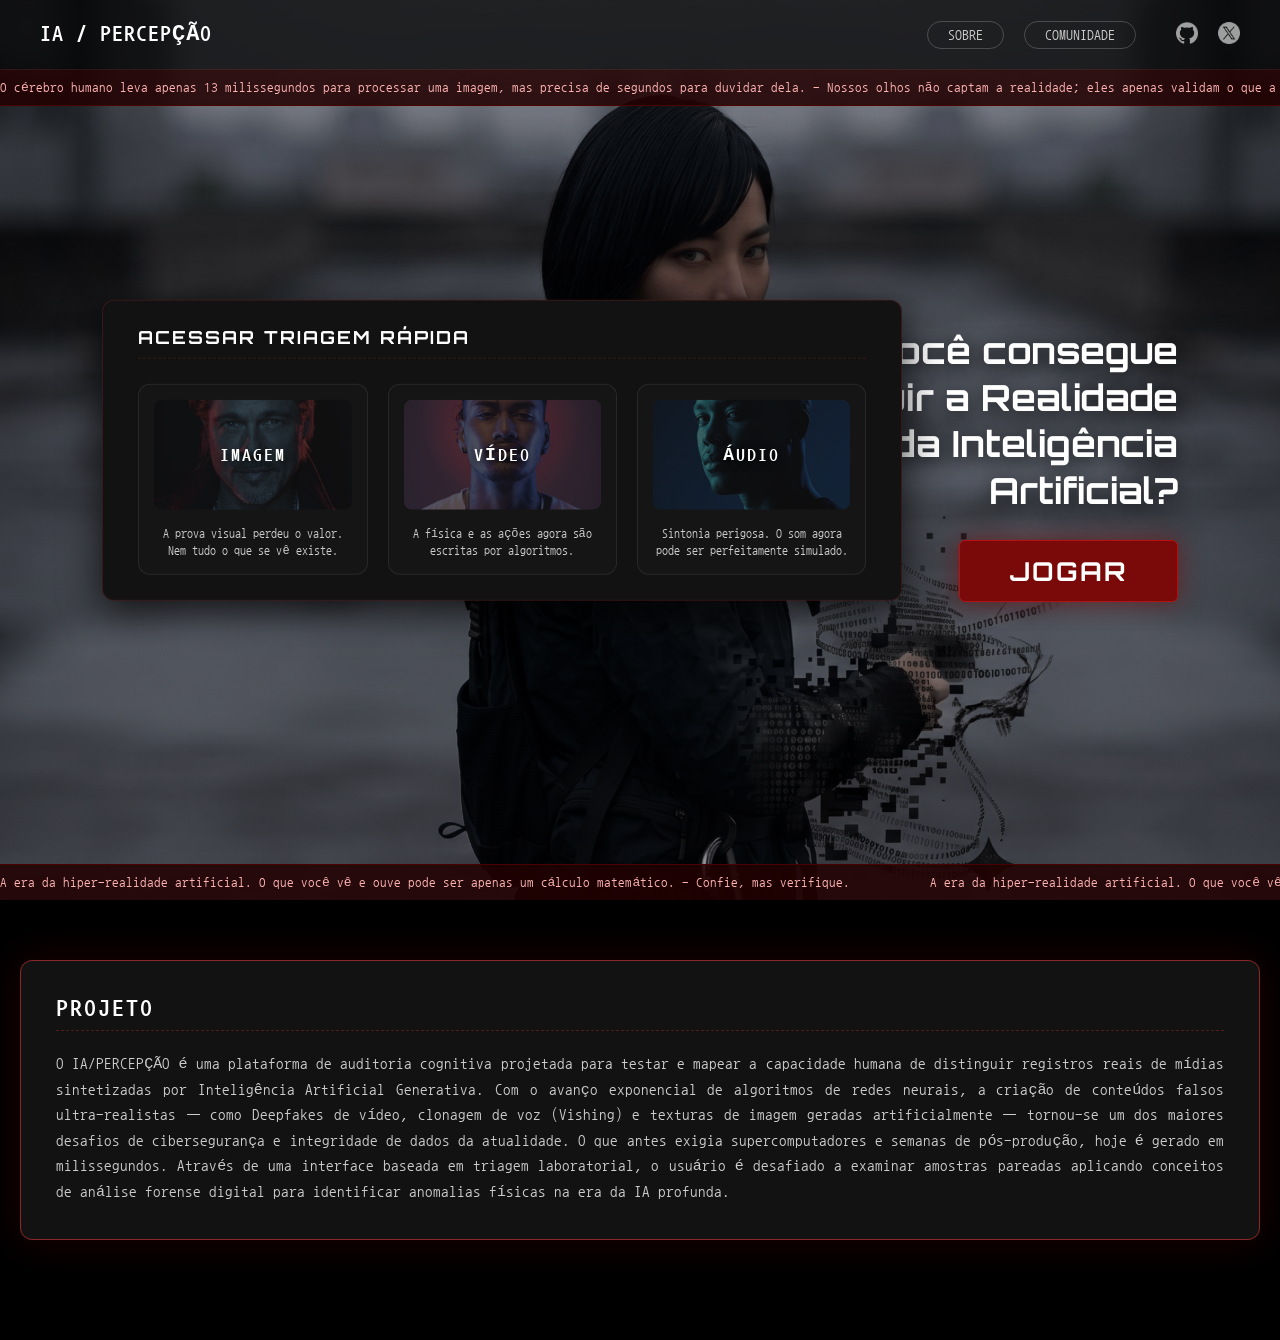
==== commit 265c0ab2: "Alterações, projeto final A3" ====
--- a/A3.QUIZ/src/main/resources/templates/index.html
+++ b/A3.QUIZ/src/main/resources/templates/index.html
@@ -21,10 +21,7 @@
                 <a href="https://github.com/tzy-9790/A3-QUIZ" target="_blank">
                     <img class="social-icon" th:src="@{/imagens/github.png}" src="../static/imagens/github.png" alt="GitHub" />
                 </a>
-                <a href="#" target="_blank">
-                    <img class="social-icon" th:src="@{/imagens/tiktok.png}" src="../static/imagens/tiktok.png" alt="TikTok" />
-                </a>
-                <a href="#" target="_blank">
+                <a href="https://x.com/IAREALIDADiq" target="_blank">
                     <img class="social-icon" th:src="@{/imagens/x.png}" src="../static/imagens/x.png" alt="X" />
                 </a>
             </div>
